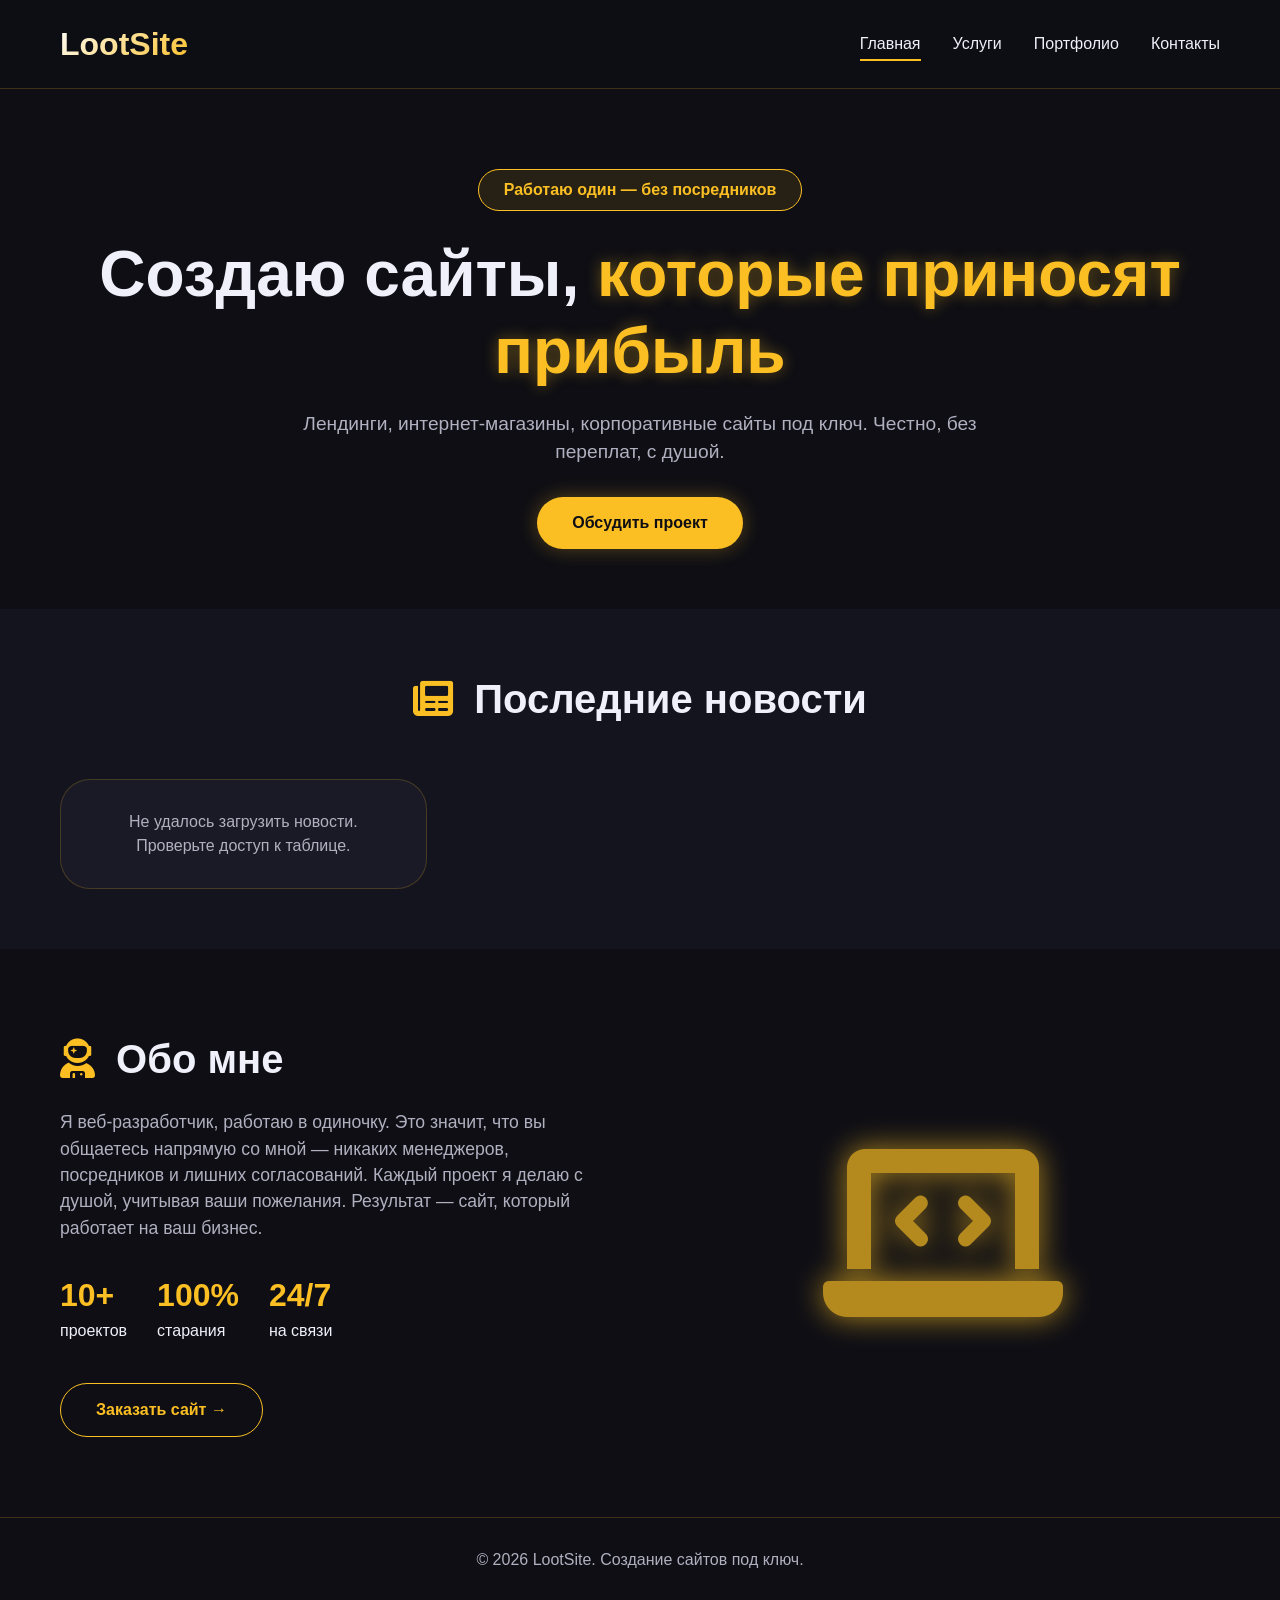
==== index.html @ 1fd35c03 "Add files via upload" ====
<!DOCTYPE html>
<html lang="ru">
<head>
    <meta charset="UTF-8">
    <meta name="viewport" content="width=device-width, initial-scale=1.0">
    <title>LootSite · создание сайтов</title>
    <link rel="stylesheet" href="css/style.css">
    <link rel="stylesheet" href="https://cdnjs.cloudflare.com/ajax/libs/font-awesome/6.0.0-beta3/css/all.min.css">
</head>
<body>
    <div class="wrapper">
        <header class="header">
            <div class="container">
                <div class="header__inner">
                    <div class="logo">LootSite</div>
                    <nav class="nav">
                        <a href="index.html" class="active">Главная</a>
                        <a href="services.html">Услуги</a>
                        <a href="portfolio.html">Портфолио</a>
                        <a href="contact.html">Контакты</a>
                    </nav>
                </div>
            </div>
        </header>

        <main>
            <!-- Hero -->
            <section class="hero">
                <div class="container">
                    <div class="hero__badge">Работаю один — без посредников</div>
                    <h1 class="hero__title">Создаю сайты, <span>которые приносят прибыль</span></h1>
                    <p class="hero__desc">Лендинги, интернет-магазины, корпоративные сайты под ключ. Честно, без переплат, с душой.</p>
                    <a href="contact.html" class="btn btn--primary">Обсудить проект</a>
                </div>
            </section>

            <!-- Новости -->
            <section class="news">
                <div class="container">
                    <h2 class="section-title"><i class="fas fa-newspaper"></i> Последние новости</h2>
                    <div class="news__grid" id="newsGrid">
                        <div class="news__item placeholder">Загрузка новостей...</div>
                    </div>
                </div>
            </section>

            <!-- Обо мне + призыв -->
            <section class="about">
                <div class="container about__grid">
                    <div class="about__text">
                        <h2><i class="fas fa-user-astronaut"></i> Обо мне</h2>
                        <p>Я веб-разработчик, работаю в одиночку. Это значит, что вы общаетесь напрямую со мной — никаких менеджеров, посредников и лишних согласований. Каждый проект я делаю с душой, учитывая ваши пожелания. Результат — сайт, который работает на ваш бизнес.</p>
                        <div class="stats">
                            <div><span>10+</span> проектов</div>
                            <div><span>100%</span> старания</div>
                            <div><span>24/7</span> на связи</div>
                        </div>
                        <a href="contact.html" class="btn btn--outline">Заказать сайт →</a>
                    </div>
                    <div class="about__icon">
                        <i class="fas fa-laptop-code"></i>
                    </div>
                </div>
            </section>
        </main>

        <footer class="footer">
            <div class="container">
                <p>© 2026 LootSite. Создание сайтов под ключ.</p>
            </div>
        </footer>
    </div>

    <script src="js/main.js"></script>
</body>
</html>
---- css/style.css ----
/* Reset + base */
* {
    margin: 0;
    padding: 0;
    box-sizing: border-box;
}

body {
    font-family: 'Outfit', 'Segoe UI', sans-serif;
    background: #0e0e14;
    color: #f0f0fa;
    line-height: 1.5;
}

.container {
    max-width: 1200px;
    margin: 0 auto;
    padding: 0 20px;
}

/* Scrollbar */
::-webkit-scrollbar {
    width: 8px;
}
::-webkit-scrollbar-track {
    background: #1e1e2a;
}
::-webkit-scrollbar-thumb {
    background: #fbbf24;
    border-radius: 20px;
}
::-webkit-scrollbar-thumb:hover {
    background: #f59e0b;
}

/* Header */
.header {
    padding: 20px 0;
    background: rgba(14, 14, 20, 0.8);
    backdrop-filter: blur(12px);
    border-bottom: 1px solid rgba(251, 191, 36, 0.2);
    position: sticky;
    top: 0;
    z-index: 100;
}
.header__inner {
    display: flex;
    justify-content: space-between;
    align-items: center;
}
.logo {
    font-weight: 800;
    font-size: 2rem;
    background: linear-gradient(135deg, #fff, #fbbf24);
    -webkit-background-clip: text;
    -webkit-text-fill-color: transparent;
}
.nav {
    display: flex;
    gap: 2rem;
}
.nav a {
    color: #f0f0fa;
    text-decoration: none;
    font-weight: 500;
    position: relative;
}
.nav a::after {
    content: '';
    position: absolute;
    bottom: -5px;
    left: 0;
    width: 0;
    height: 2px;
    background: #fbbf24;
    transition: width 0.2s;
}
.nav a:hover::after,
.nav a.active::after {
    width: 100%;
}

/* Hero */
.hero {
    padding: 80px 0 60px;
    text-align: center;
}
.hero__badge {
    display: inline-block;
    background: rgba(251, 191, 36, 0.1);
    border: 1px solid #fbbf24;
    padding: 8px 25px;
    border-radius: 60px;
    font-weight: 600;
    margin-bottom: 25px;
    color: #fbbf24;
}
.hero__title {
    font-size: 4rem;
    font-weight: 800;
    line-height: 1.2;
    margin-bottom: 20px;
}
.hero__title span {
    color: #fbbf24;
    text-shadow: 0 0 15px rgba(251, 191, 36, 0.4);
}
.hero__desc {
    font-size: 1.2rem;
    color: #b0b0c0;
    max-width: 700px;
    margin: 0 auto 30px;
}
.btn {
    display: inline-block;
    padding: 14px 35px;
    border-radius: 60px;
    font-weight: 600;
    text-decoration: none;
    transition: all 0.3s;
}
.btn--primary {
    background: #fbbf24;
    color: #0e0e14;
    box-shadow: 0 0 20px rgba(251, 191, 36, 0.3);
}
.btn--primary:hover {
    transform: translateY(-3px);
    box-shadow: 0 0 30px rgba(251, 191, 36, 0.6);
}
.btn--outline {
    background: transparent;
    border: 1px solid #fbbf24;
    color: #fbbf24;
}
.btn--outline:hover {
    background: #fbbf24;
    color: #0e0e14;
}

/* Section title */
.section-title {
    font-size: 2.5rem;
    font-weight: 700;
    text-align: center;
    margin-bottom: 50px;
}
.section-title i {
    color: #fbbf24;
    margin-right: 10px;
}

/* News */
.news {
    padding: 60px 0;
    background: #14141e;
}
.news__grid {
    display: grid;
    grid-template-columns: repeat(auto-fill, minmax(320px, 1fr));
    gap: 30px;
}
.news__item {
    background: #1a1a26;
    border: 1px solid rgba(251, 191, 36, 0.2);
    border-radius: 30px;
    padding: 30px;
    transition: all 0.3s;
}
.news__item:hover {
    border-color: #fbbf24;
    transform: translateY(-5px);
    box-shadow: 0 15px 25px rgba(0,0,0,0.3);
}
.news__item h3 {
    font-size: 1.6rem;
    margin-bottom: 10px;
    color: #fbbf24;
}
.news__item .news-date {
    font-size: 0.85rem;
    color: #b0b0c0;
    margin-bottom: 15px;
    display: block;
}
.news__item p {
    color: #e0e0f0;
}
.placeholder {
    text-align: center;
    color: #b0b0c0;
}

/* About */
.about {
    padding: 80px 0;
}
.about__grid {
    display: flex;
    align-items: center;
    gap: 50px;
    flex-wrap: wrap;
}
.about__text {
    flex: 1;
}
.about__text h2 {
    font-size: 2.5rem;
    margin-bottom: 20px;
}
.about__text h2 i {
    color: #fbbf24;
    margin-right: 10px;
}
.about__text p {
    color: #b0b0c0;
    margin-bottom: 30px;
    font-size: 1.1rem;
}
.stats {
    display: flex;
    gap: 30px;
    margin-bottom: 40px;
}
.stats div span {
    font-size: 2rem;
    font-weight: 700;
    color: #fbbf24;
    display: block;
}
.about__icon {
    flex: 1;
    display: flex;
    justify-content: center;
}
.about__icon i {
    font-size: 12rem;
    color: #fbbf24;
    opacity: 0.7;
    filter: drop-shadow(0 0 15px #fbbf24);
}

/* Page hero (inner pages) */
.page-hero {
    padding: 80px 0 40px;
    text-align: center;
    background: #14141e;
}
.page-hero h1 {
    font-size: 3rem;
    font-weight: 700;
    margin-bottom: 10px;
}
.page-hero p {
    font-size: 1.2rem;
    color: #b0b0c0;
}

/* Services page */
.services {
    padding: 60px 0;
}
.services__grid {
    display: grid;
    grid-template-columns: repeat(auto-fill, minmax(300px, 1fr));
    gap: 30px;
}
.service-card {
    background: #1a1a26;
    border: 1px solid rgba(251, 191, 36, 0.2);
    border-radius: 30px;
    padding: 40px 30px;
    transition: 0.3s;
}
.service-card:hover {
    border-color: #fbbf24;
    transform: translateY(-5px);
}
.service-card__icon {
    font-size: 3rem;
    color: #fbbf24;
    margin-bottom: 20px;
}
.service-card h3 {
    font-size: 1.8rem;
    margin-bottom: 15px;
}
.service-card p {
    color: #b0b0c0;
    margin-bottom: 20px;
}
.service-card ul {
    list-style: none;
    margin-bottom: 20px;
}
.service-card ul li {
    margin-bottom: 10px;
    color: #b0b0c0;
}
.service-card ul li i {
    color: #fbbf24;
    margin-right: 10px;
}
.price {
    font-size: 1.8rem;
    font-weight: 700;
    color: #fbbf24;
}

/* Portfolio page */
.portfolio {
    padding: 60px 0;
}
.portfolio__grid {
    display: grid;
    grid-template-columns: repeat(auto-fill, minmax(280px, 1fr));
    gap: 30px;
}
.portfolio-item {
    background: #1a1a26;
    border: 1px solid rgba(251, 191, 36, 0.2);
    border-radius: 30px;
    padding: 40px 20px;
    text-align: center;
    transition: 0.3s;
}
.portfolio-item:hover {
    border-color: #fbbf24;
    transform: translateY(-5px);
}
.portfolio-item__icon {
    font-size: 4rem;
    color: #fbbf24;
    margin-bottom: 20px;
}
.portfolio-item h3 {
    font-size: 1.5rem;
    margin-bottom: 10px;
}
.portfolio-item p {
    color: #b0b0c0;
}

/* Contact page */
.contact {
    padding: 60px 0;
}
.contact__links {
    display: flex;
    justify-content: center;
    gap: 30px;
    flex-wrap: wrap;
    margin-bottom: 40px;
}
.contact-link {
    display: flex;
    align-items: center;
    gap: 12px;
    background: #1a1a26;
    border: 1px solid rgba(251, 191, 36, 0.2);
    padding: 16px 35px;
    border-radius: 60px;
    text-decoration: none;
    color: white;
    font-weight: 500;
    transition: 0.3s;
}
.contact-link i {
    color: #fbbf24;
    font-size: 1.4rem;
}
.contact-link:hover {
    border-color: #fbbf24;
    box-shadow: 0 0 20px rgba(251, 191, 36, 0.3);
    transform: scale(1.05);
}
.contact__note {
    text-align: center;
    color: #b0b0c0;
}
.contact__note i {
    color: #fbbf24;
}

/* Footer */
.footer {
    padding: 30px 0;
    border-top: 1px solid rgba(251, 191, 36, 0.2);
    text-align: center;
    color: #b0b0c0;
}

/* Responsive */
@media (max-width: 768px) {
    .hero__title { font-size: 2.5rem; }
    .nav { display: none; }
    .section-title { font-size: 2rem; }
    .about__grid { flex-direction: column; text-align: center; }
    .stats { justify-content: center; }
    .about__icon i { font-size: 8rem; }
    .contact-link { padding: 12px 25px; }
}
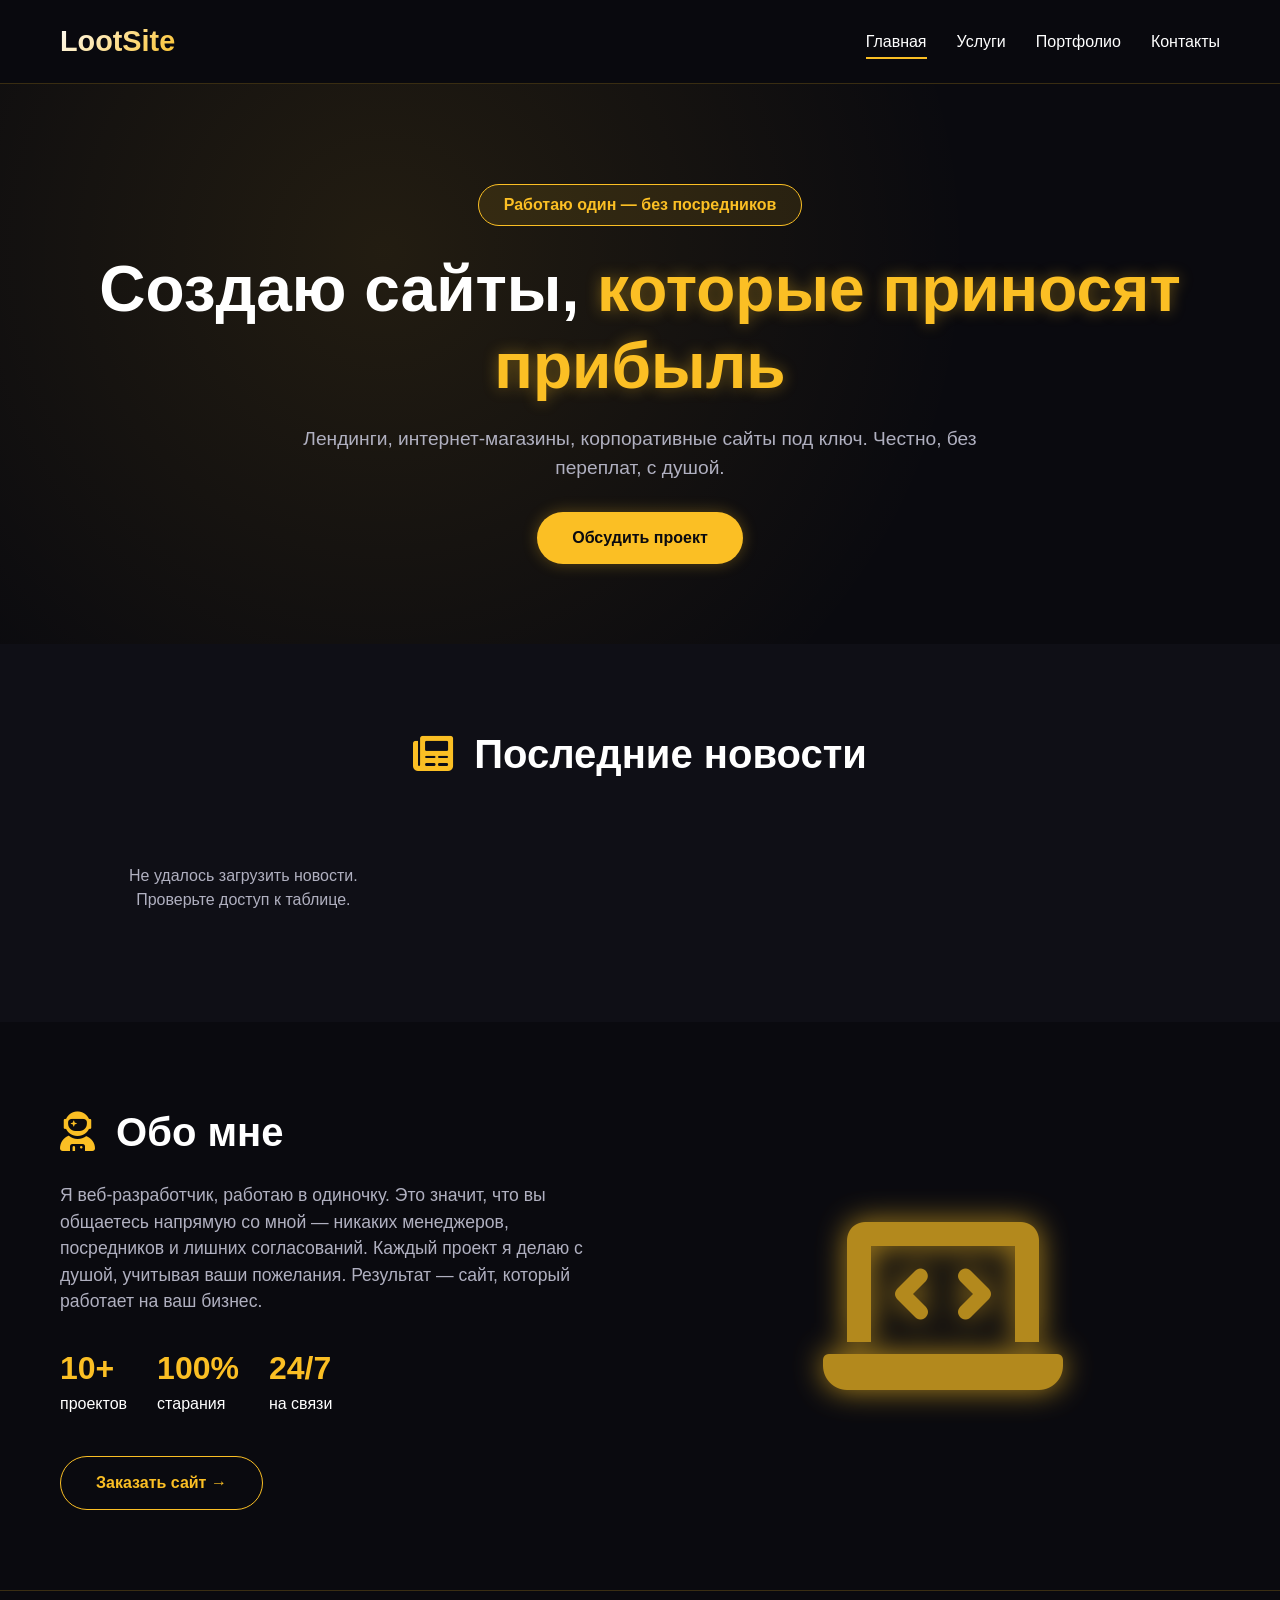
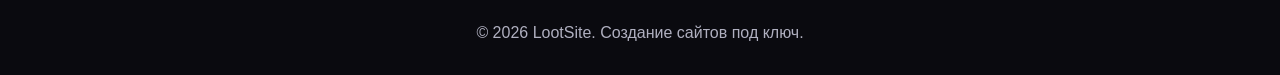
==== commit ed287a06: "Add files via upload" ====
--- a/index.html
+++ b/index.html
@@ -4,72 +4,65 @@
     <meta charset="UTF-8">
     <meta name="viewport" content="width=device-width, initial-scale=1.0">
     <title>LootSite · создание сайтов</title>
+    <link rel="stylesheet" href="https://cdnjs.cloudflare.com/ajax/libs/font-awesome/6.0.0-beta3/css/all.min.css">
     <link rel="stylesheet" href="css/style.css">
-    <link rel="stylesheet" href="https://cdnjs.cloudflare.com/ajax/libs/font-awesome/6.0.0-beta3/css/all.min.css">
 </head>
 <body>
-    <div class="wrapper">
-        <header class="header">
+    <header>
+        <div class="container">
+            <div class="logo">LootSite</div>
+            <nav>
+                <a href="index.html" class="active">Главная</a>
+                <a href="services.html">Услуги</a>
+                <a href="portfolio.html">Портфолио</a>
+                <a href="contact.html">Контакты</a>
+            </nav>
+        </div>
+    </header>
+
+    <main>
+        <section class="hero">
             <div class="container">
-                <div class="header__inner">
-                    <div class="logo">LootSite</div>
-                    <nav class="nav">
-                        <a href="index.html" class="active">Главная</a>
-                        <a href="services.html">Услуги</a>
-                        <a href="portfolio.html">Портфолио</a>
-                        <a href="contact.html">Контакты</a>
-                    </nav>
+                <div class="badge">Работаю один — без посредников</div>
+                <h1>Создаю сайты, <span>которые приносят прибыль</span></h1>
+                <p>Лендинги, интернет-магазины, корпоративные сайты под ключ. Честно, без переплат, с душой.</p>
+                <a href="contact.html" class="btn">Обсудить проект</a>
+            </div>
+        </section>
+
+        <section class="news" id="news-section">
+            <div class="container">
+                <h2><i class="fas fa-newspaper"></i> Последние новости</h2>
+                <div class="news-grid" id="news-grid">
+                    <div class="loading">Загрузка новостей...</div>
                 </div>
             </div>
-        </header>
+        </section>
 
-        <main>
-            <!-- Hero -->
-            <section class="hero">
-                <div class="container">
-                    <div class="hero__badge">Работаю один — без посредников</div>
-                    <h1 class="hero__title">Создаю сайты, <span>которые приносят прибыль</span></h1>
-                    <p class="hero__desc">Лендинги, интернет-магазины, корпоративные сайты под ключ. Честно, без переплат, с душой.</p>
-                    <a href="contact.html" class="btn btn--primary">Обсудить проект</a>
+        <section class="about">
+            <div class="container">
+                <div class="about-text">
+                    <h2><i class="fas fa-user-astronaut"></i> Обо мне</h2>
+                    <p>Я веб-разработчик, работаю в одиночку. Это значит, что вы общаетесь напрямую со мной — никаких менеджеров, посредников и лишних согласований. Каждый проект я делаю с душой, учитывая ваши пожелания. Результат — сайт, который работает на ваш бизнес.</p>
+                    <div class="stats">
+                        <div><span>10+</span> проектов</div>
+                        <div><span>100%</span> старания</div>
+                        <div><span>24/7</span> на связи</div>
+                    </div>
+                    <a href="contact.html" class="btn outline">Заказать сайт →</a>
                 </div>
-            </section>
+                <div class="about-icon">
+                    <i class="fas fa-laptop-code"></i>
+                </div>
+            </div>
+        </section>
+    </main>
 
-            <!-- Новости -->
-            <section class="news">
-                <div class="container">
-                    <h2 class="section-title"><i class="fas fa-newspaper"></i> Последние новости</h2>
-                    <div class="news__grid" id="newsGrid">
-                        <div class="news__item placeholder">Загрузка новостей...</div>
-                    </div>
-                </div>
-            </section>
-
-            <!-- Обо мне + призыв -->
-            <section class="about">
-                <div class="container about__grid">
-                    <div class="about__text">
-                        <h2><i class="fas fa-user-astronaut"></i> Обо мне</h2>
-                        <p>Я веб-разработчик, работаю в одиночку. Это значит, что вы общаетесь напрямую со мной — никаких менеджеров, посредников и лишних согласований. Каждый проект я делаю с душой, учитывая ваши пожелания. Результат — сайт, который работает на ваш бизнес.</p>
-                        <div class="stats">
-                            <div><span>10+</span> проектов</div>
-                            <div><span>100%</span> старания</div>
-                            <div><span>24/7</span> на связи</div>
-                        </div>
-                        <a href="contact.html" class="btn btn--outline">Заказать сайт →</a>
-                    </div>
-                    <div class="about__icon">
-                        <i class="fas fa-laptop-code"></i>
-                    </div>
-                </div>
-            </section>
-        </main>
-
-        <footer class="footer">
-            <div class="container">
-                <p>© 2026 LootSite. Создание сайтов под ключ.</p>
-            </div>
-        </footer>
-    </div>
+    <footer>
+        <div class="container">
+            <p>© 2026 LootSite. Создание сайтов под ключ.</p>
+        </div>
+    </footer>
 
     <script src="js/main.js"></script>
 </body>
--- a/css/style.css
+++ b/css/style.css
@@ -1,4 +1,3 @@
-/* Reset + base */
 * {
     margin: 0;
     padding: 0;
@@ -7,8 +6,8 @@
 
 body {
     font-family: 'Outfit', 'Segoe UI', sans-serif;
-    background: #0e0e14;
-    color: #f0f0fa;
+    background: #0a0a0f;
+    color: #fff;
     line-height: 1.5;
 }
 
@@ -18,54 +17,44 @@
     padding: 0 20px;
 }
 
-/* Scrollbar */
-::-webkit-scrollbar {
-    width: 8px;
-}
-::-webkit-scrollbar-track {
-    background: #1e1e2a;
-}
-::-webkit-scrollbar-thumb {
-    background: #fbbf24;
-    border-radius: 20px;
-}
-::-webkit-scrollbar-thumb:hover {
-    background: #f59e0b;
-}
-
 /* Header */
-.header {
+header {
     padding: 20px 0;
-    background: rgba(14, 14, 20, 0.8);
-    backdrop-filter: blur(12px);
+    background: rgba(10, 10, 15, 0.95);
+    backdrop-filter: blur(10px);
     border-bottom: 1px solid rgba(251, 191, 36, 0.2);
     position: sticky;
     top: 0;
     z-index: 100;
 }
-.header__inner {
+
+header .container {
     display: flex;
     justify-content: space-between;
     align-items: center;
 }
+
 .logo {
     font-weight: 800;
-    font-size: 2rem;
+    font-size: 1.8rem;
     background: linear-gradient(135deg, #fff, #fbbf24);
     -webkit-background-clip: text;
     -webkit-text-fill-color: transparent;
 }
-.nav {
-    display: flex;
-    gap: 2rem;
-}
-.nav a {
-    color: #f0f0fa;
+
+nav {
+    display: flex;
+    gap: 30px;
+}
+
+nav a {
+    color: #fff;
     text-decoration: none;
     font-weight: 500;
     position: relative;
 }
-.nav a::after {
+
+nav a::after {
     content: '';
     position: absolute;
     bottom: -5px;
@@ -75,165 +64,186 @@
     background: #fbbf24;
     transition: width 0.2s;
 }
-.nav a:hover::after,
-.nav a.active::after {
+
+nav a:hover::after,
+nav a.active::after {
     width: 100%;
 }
 
 /* Hero */
 .hero {
-    padding: 80px 0 60px;
-    text-align: center;
-}
-.hero__badge {
+    text-align: center;
+    padding: 100px 0 80px;
+    background: radial-gradient(circle at 30% 30%, rgba(251, 191, 36, 0.1), transparent 60%);
+}
+
+.badge {
     display: inline-block;
     background: rgba(251, 191, 36, 0.1);
     border: 1px solid #fbbf24;
+    border-radius: 60px;
     padding: 8px 25px;
-    border-radius: 60px;
     font-weight: 600;
+    color: #fbbf24;
     margin-bottom: 25px;
-    color: #fbbf24;
-}
-.hero__title {
+}
+
+.hero h1 {
     font-size: 4rem;
     font-weight: 800;
     line-height: 1.2;
     margin-bottom: 20px;
 }
-.hero__title span {
+
+.hero h1 span {
     color: #fbbf24;
     text-shadow: 0 0 15px rgba(251, 191, 36, 0.4);
 }
-.hero__desc {
+
+.hero p {
     font-size: 1.2rem;
     color: #b0b0c0;
     max-width: 700px;
     margin: 0 auto 30px;
 }
+
 .btn {
     display: inline-block;
+    background: #fbbf24;
+    color: #0a0a0f;
     padding: 14px 35px;
     border-radius: 60px;
-    font-weight: 600;
+    font-weight: 700;
     text-decoration: none;
-    transition: all 0.3s;
-}
-.btn--primary {
-    background: #fbbf24;
-    color: #0e0e14;
-    box-shadow: 0 0 20px rgba(251, 191, 36, 0.3);
-}
-.btn--primary:hover {
+    transition: 0.3s;
+    box-shadow: 0 0 15px rgba(251, 191, 36, 0.3);
+}
+
+.btn:hover {
     transform: translateY(-3px);
-    box-shadow: 0 0 30px rgba(251, 191, 36, 0.6);
-}
-.btn--outline {
+    box-shadow: 0 0 25px rgba(251, 191, 36, 0.6);
+}
+
+.btn.outline {
     background: transparent;
     border: 1px solid #fbbf24;
     color: #fbbf24;
-}
-.btn--outline:hover {
+    box-shadow: none;
+}
+
+.btn.outline:hover {
     background: #fbbf24;
-    color: #0e0e14;
-}
-
-/* Section title */
-.section-title {
-    font-size: 2.5rem;
-    font-weight: 700;
-    text-align: center;
-    margin-bottom: 50px;
-}
-.section-title i {
-    color: #fbbf24;
-    margin-right: 10px;
+    color: #0a0a0f;
 }
 
 /* News */
 .news {
-    padding: 60px 0;
-    background: #14141e;
-}
-.news__grid {
+    padding: 80px 0;
+    background: #0f0f16;
+}
+
+.news h2 {
+    text-align: center;
+    font-size: 2.5rem;
+    margin-bottom: 50px;
+}
+
+.news h2 i {
+    color: #fbbf24;
+    margin-right: 10px;
+}
+
+.news-grid {
     display: grid;
     grid-template-columns: repeat(auto-fill, minmax(320px, 1fr));
     gap: 30px;
 }
-.news__item {
-    background: #1a1a26;
+
+.news-card {
+    background: #13131c;
     border: 1px solid rgba(251, 191, 36, 0.2);
     border-radius: 30px;
     padding: 30px;
-    transition: all 0.3s;
-}
-.news__item:hover {
+    transition: 0.3s;
+}
+
+.news-card:hover {
     border-color: #fbbf24;
     transform: translateY(-5px);
-    box-shadow: 0 15px 25px rgba(0,0,0,0.3);
-}
-.news__item h3 {
-    font-size: 1.6rem;
+    box-shadow: 0 10px 25px rgba(0,0,0,0.3);
+}
+
+.news-card h3 {
+    font-size: 1.5rem;
     margin-bottom: 10px;
     color: #fbbf24;
 }
-.news__item .news-date {
+
+.news-date {
+    display: block;
     font-size: 0.85rem;
     color: #b0b0c0;
     margin-bottom: 15px;
-    display: block;
-}
-.news__item p {
-    color: #e0e0f0;
-}
-.placeholder {
-    text-align: center;
-    color: #b0b0c0;
+}
+
+.loading {
+    text-align: center;
+    color: #b0b0c0;
+    padding: 30px;
 }
 
 /* About */
 .about {
     padding: 80px 0;
 }
-.about__grid {
+
+.about .container {
     display: flex;
     align-items: center;
     gap: 50px;
     flex-wrap: wrap;
 }
-.about__text {
+
+.about-text {
     flex: 1;
 }
-.about__text h2 {
+
+.about-text h2 {
     font-size: 2.5rem;
     margin-bottom: 20px;
 }
-.about__text h2 i {
+
+.about-text h2 i {
     color: #fbbf24;
     margin-right: 10px;
 }
-.about__text p {
+
+.about-text p {
     color: #b0b0c0;
     margin-bottom: 30px;
     font-size: 1.1rem;
 }
+
 .stats {
     display: flex;
     gap: 30px;
     margin-bottom: 40px;
 }
+
 .stats div span {
     font-size: 2rem;
     font-weight: 700;
     color: #fbbf24;
     display: block;
 }
-.about__icon {
+
+.about-icon {
     flex: 1;
     display: flex;
     justify-content: center;
 }
-.about__icon i {
+
+.about-icon i {
     font-size: 12rem;
     color: #fbbf24;
     opacity: 0.7;
@@ -242,121 +252,142 @@
 
 /* Page hero (inner pages) */
 .page-hero {
+    text-align: center;
     padding: 80px 0 40px;
-    text-align: center;
-    background: #14141e;
-}
+    background: #0f0f16;
+}
+
 .page-hero h1 {
     font-size: 3rem;
     font-weight: 700;
     margin-bottom: 10px;
 }
+
 .page-hero p {
     font-size: 1.2rem;
     color: #b0b0c0;
 }
 
-/* Services page */
+/* Services */
 .services {
     padding: 60px 0;
 }
-.services__grid {
+
+.services-grid {
     display: grid;
     grid-template-columns: repeat(auto-fill, minmax(300px, 1fr));
     gap: 30px;
 }
+
 .service-card {
-    background: #1a1a26;
+    background: #13131c;
     border: 1px solid rgba(251, 191, 36, 0.2);
     border-radius: 30px;
     padding: 40px 30px;
     transition: 0.3s;
 }
+
 .service-card:hover {
     border-color: #fbbf24;
     transform: translateY(-5px);
 }
-.service-card__icon {
+
+.service-card i {
     font-size: 3rem;
     color: #fbbf24;
     margin-bottom: 20px;
 }
+
 .service-card h3 {
     font-size: 1.8rem;
     margin-bottom: 15px;
 }
+
 .service-card p {
     color: #b0b0c0;
     margin-bottom: 20px;
 }
+
 .service-card ul {
     list-style: none;
     margin-bottom: 20px;
 }
+
 .service-card ul li {
     margin-bottom: 10px;
     color: #b0b0c0;
 }
+
 .service-card ul li i {
-    color: #fbbf24;
+    font-size: 1rem;
     margin-right: 10px;
-}
+    color: #fbbf24;
+}
+
 .price {
     font-size: 1.8rem;
     font-weight: 700;
     color: #fbbf24;
 }
 
-/* Portfolio page */
+/* Portfolio */
 .portfolio {
     padding: 60px 0;
 }
-.portfolio__grid {
+
+.portfolio-grid {
     display: grid;
     grid-template-columns: repeat(auto-fill, minmax(280px, 1fr));
     gap: 30px;
 }
+
 .portfolio-item {
-    background: #1a1a26;
+    background: #13131c;
     border: 1px solid rgba(251, 191, 36, 0.2);
     border-radius: 30px;
     padding: 40px 20px;
     text-align: center;
     transition: 0.3s;
 }
+
 .portfolio-item:hover {
     border-color: #fbbf24;
     transform: translateY(-5px);
 }
-.portfolio-item__icon {
+
+.portfolio-item i {
     font-size: 4rem;
     color: #fbbf24;
     margin-bottom: 20px;
 }
+
 .portfolio-item h3 {
     font-size: 1.5rem;
     margin-bottom: 10px;
 }
+
 .portfolio-item p {
     color: #b0b0c0;
 }
 
-/* Contact page */
+/* Contact */
 .contact {
     padding: 60px 0;
 }
-.contact__links {
+
+.contact-links {
     display: flex;
     justify-content: center;
     gap: 30px;
     flex-wrap: wrap;
     margin-bottom: 40px;
 }
+
 .contact-link {
     display: flex;
     align-items: center;
     gap: 12px;
-    background: #1a1a26;
+    background: #13131c;
     border: 1px solid rgba(251, 191, 36, 0.2);
     padding: 16px 35px;
     border-radius: 60px;
@@ -365,25 +396,29 @@
     font-weight: 500;
     transition: 0.3s;
 }
+
 .contact-link i {
     color: #fbbf24;
     font-size: 1.4rem;
 }
+
 .contact-link:hover {
     border-color: #fbbf24;
     box-shadow: 0 0 20px rgba(251, 191, 36, 0.3);
     transform: scale(1.05);
 }
-.contact__note {
-    text-align: center;
-    color: #b0b0c0;
-}
-.contact__note i {
+
+.contact-note {
+    text-align: center;
+    color: #b0b0c0;
+}
+
+.contact-note i {
     color: #fbbf24;
 }
 
 /* Footer */
-.footer {
+footer {
     padding: 30px 0;
     border-top: 1px solid rgba(251, 191, 36, 0.2);
     text-align: center;
@@ -392,11 +427,10 @@
 
 /* Responsive */
 @media (max-width: 768px) {
-    .hero__title { font-size: 2.5rem; }
-    .nav { display: none; }
-    .section-title { font-size: 2rem; }
-    .about__grid { flex-direction: column; text-align: center; }
+    .hero h1 { font-size: 2.5rem; }
+    nav { display: none; }
     .stats { justify-content: center; }
-    .about__icon i { font-size: 8rem; }
+    .about .container { flex-direction: column; text-align: center; }
+    .about-icon i { font-size: 8rem; }
     .contact-link { padding: 12px 25px; }
 }
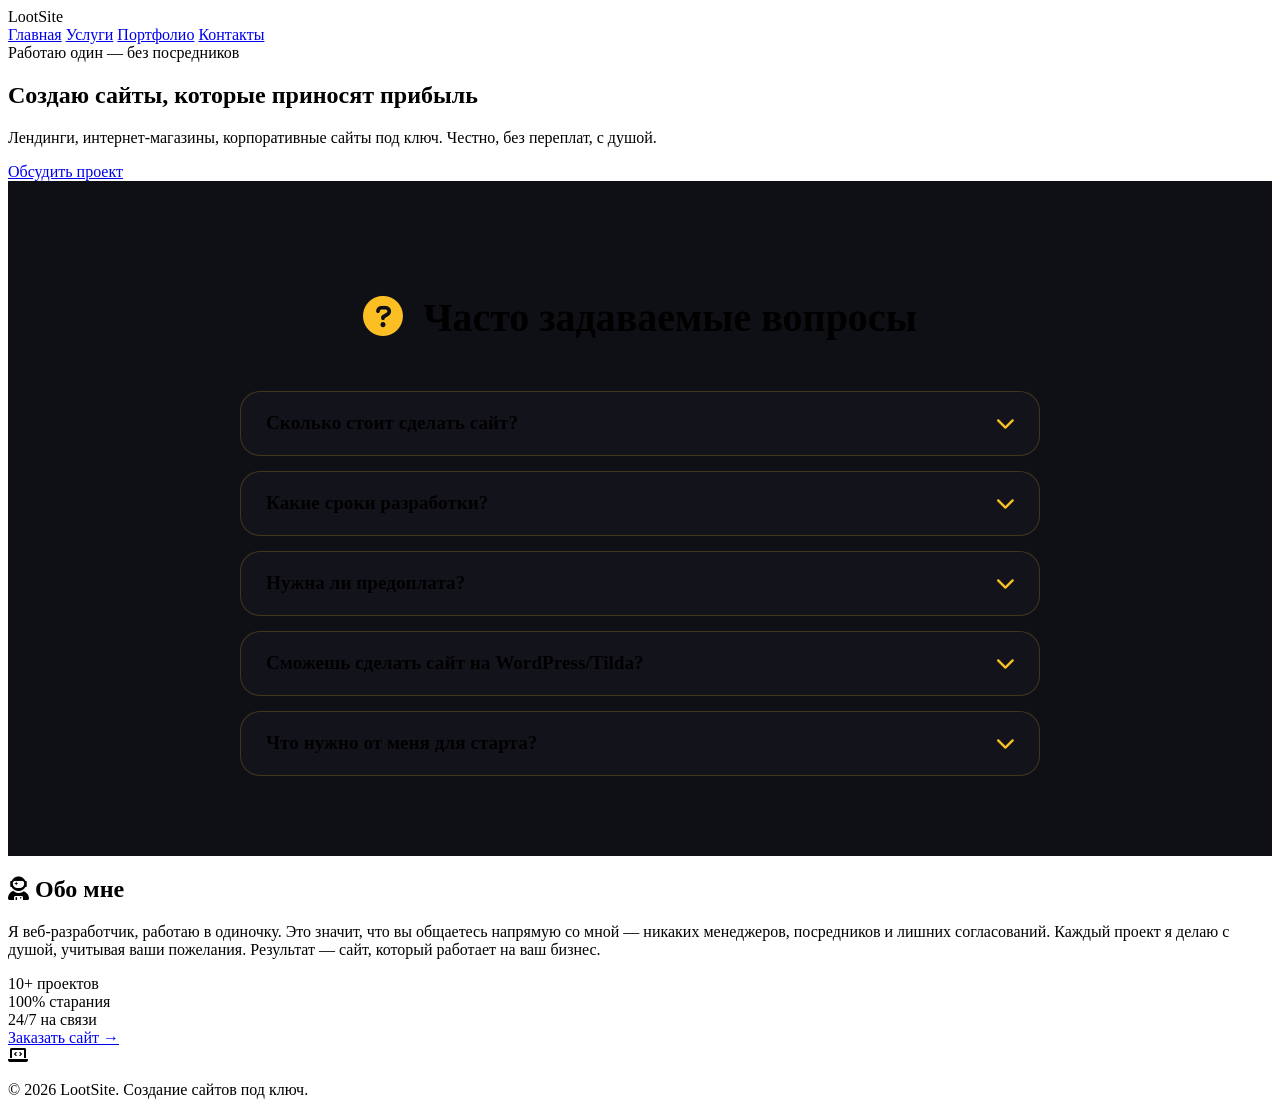
==== commit 652cbd24: "Add files via upload" ====
--- a/index.html
+++ b/index.html
@@ -30,11 +30,56 @@
             </div>
         </section>
 
-        <section class="news" id="news-section">
+        <!-- FAQ вместо новостей -->
+        <section class="faq">
             <div class="container">
-                <h2><i class="fas fa-newspaper"></i> Последние новости</h2>
-                <div class="news-grid" id="news-grid">
-                    <div class="loading">Загрузка новостей...</div>
+                <h2><i class="fas fa-question-circle"></i> Часто задаваемые вопросы</h2>
+                <div class="faq-grid">
+                    <div class="faq-item">
+                        <div class="faq-question">
+                            <span>Сколько стоит сделать сайт?</span>
+                            <i class="fas fa-chevron-down"></i>
+                        </div>
+                        <div class="faq-answer">
+                            <p>Цена зависит от сложности и объёма работ. Лендинг от 5 000 ₽, многостраничный сайт от 15 000 ₽, интернет-магазин от 25 000 ₽. Точную стоимость обсуждаем после постановки задачи.</p>
+                        </div>
+                    </div>
+                    <div class="faq-item">
+                        <div class="faq-question">
+                            <span>Какие сроки разработки?</span>
+                            <i class="fas fa-chevron-down"></i>
+                        </div>
+                        <div class="faq-answer">
+                            <p>Обычно от 3 до 7 дней. Срочные заказы делаю за 24–48 часов (в зависимости от сложности).</p>
+                        </div>
+                    </div>
+                    <div class="faq-item">
+                        <div class="faq-question">
+                            <span>Нужна ли предоплата?</span>
+                            <i class="fas fa-chevron-down"></i>
+                        </div>
+                        <div class="faq-answer">
+                            <p>Да, работаю по предоплате 50% через FunPay или Telegram Stars. Остаток после готовности. Это гарантия для нас обоих.</p>
+                        </div>
+                    </div>
+                    <div class="faq-item">
+                        <div class="faq-question">
+                            <span>Сможешь сделать сайт на WordPress/Tilda?</span>
+                            <i class="fas fa-chevron-down"></i>
+                        </div>
+                        <div class="faq-answer">
+                            <p>Да, могу сделать как на конструкторе (Tilda, Readymag), так и на CMS (WordPress), либо чистый HTML/CSS под ваш хостинг.</p>
+                        </div>
+                    </div>
+                    <div class="faq-item">
+                        <div class="faq-question">
+                            <span>Что нужно от меня для старта?</span>
+                            <i class="fas fa-chevron-down"></i>
+                        </div>
+                        <div class="faq-answer">
+                            <p>Тексты, картинки, логотип (если есть), пожелания по дизайну и примеры сайтов, которые нравятся. Остальное я делаю сам.</p>
+                        </div>
+                    </div>
                 </div>
             </div>
         </section>
--- a/css/style.css
+++ b/css/style.css
@@ -1,436 +1,60 @@
-* {
-    margin: 0;
-    padding: 0;
-    box-sizing: border-box;
-}
-
-body {
-    font-family: 'Outfit', 'Segoe UI', sans-serif;
-    background: #0a0a0f;
-    color: #fff;
-    line-height: 1.5;
-}
-
-.container {
-    max-width: 1200px;
-    margin: 0 auto;
-    padding: 0 20px;
-}
-
-/* Header */
-header {
-    padding: 20px 0;
-    background: rgba(10, 10, 15, 0.95);
-    backdrop-filter: blur(10px);
-    border-bottom: 1px solid rgba(251, 191, 36, 0.2);
-    position: sticky;
-    top: 0;
-    z-index: 100;
-}
-
-header .container {
-    display: flex;
-    justify-content: space-between;
-    align-items: center;
-}
-
-.logo {
-    font-weight: 800;
-    font-size: 1.8rem;
-    background: linear-gradient(135deg, #fff, #fbbf24);
-    -webkit-background-clip: text;
-    -webkit-text-fill-color: transparent;
-}
-
-nav {
-    display: flex;
-    gap: 30px;
-}
-
-nav a {
-    color: #fff;
-    text-decoration: none;
-    font-weight: 500;
-    position: relative;
-}
-
-nav a::after {
-    content: '';
-    position: absolute;
-    bottom: -5px;
-    left: 0;
-    width: 0;
-    height: 2px;
-    background: #fbbf24;
-    transition: width 0.2s;
-}
-
-nav a:hover::after,
-nav a.active::after {
-    width: 100%;
-}
-
-/* Hero */
-.hero {
-    text-align: center;
-    padding: 100px 0 80px;
-    background: radial-gradient(circle at 30% 30%, rgba(251, 191, 36, 0.1), transparent 60%);
-}
-
-.badge {
-    display: inline-block;
-    background: rgba(251, 191, 36, 0.1);
-    border: 1px solid #fbbf24;
-    border-radius: 60px;
-    padding: 8px 25px;
-    font-weight: 600;
-    color: #fbbf24;
-    margin-bottom: 25px;
-}
-
-.hero h1 {
-    font-size: 4rem;
-    font-weight: 800;
-    line-height: 1.2;
-    margin-bottom: 20px;
-}
-
-.hero h1 span {
-    color: #fbbf24;
-    text-shadow: 0 0 15px rgba(251, 191, 36, 0.4);
-}
-
-.hero p {
-    font-size: 1.2rem;
-    color: #b0b0c0;
-    max-width: 700px;
-    margin: 0 auto 30px;
-}
-
-.btn {
-    display: inline-block;
-    background: #fbbf24;
-    color: #0a0a0f;
-    padding: 14px 35px;
-    border-radius: 60px;
-    font-weight: 700;
-    text-decoration: none;
-    transition: 0.3s;
-    box-shadow: 0 0 15px rgba(251, 191, 36, 0.3);
-}
-
-.btn:hover {
-    transform: translateY(-3px);
-    box-shadow: 0 0 25px rgba(251, 191, 36, 0.6);
-}
-
-.btn.outline {
-    background: transparent;
-    border: 1px solid #fbbf24;
-    color: #fbbf24;
-    box-shadow: none;
-}
-
-.btn.outline:hover {
-    background: #fbbf24;
-    color: #0a0a0f;
-}
-
-/* News */
-.news {
+/* FAQ */
+.faq {
     padding: 80px 0;
     background: #0f0f16;
 }
-
-.news h2 {
+.faq h2 {
     text-align: center;
     font-size: 2.5rem;
     margin-bottom: 50px;
 }
-
-.news h2 i {
+.faq h2 i {
     color: #fbbf24;
     margin-right: 10px;
 }
-
-.news-grid {
-    display: grid;
-    grid-template-columns: repeat(auto-fill, minmax(320px, 1fr));
-    gap: 30px;
+.faq-grid {
+    max-width: 800px;
+    margin: 0 auto;
+    display: flex;
+    flex-direction: column;
+    gap: 15px;
 }
-
-.news-card {
+.faq-item {
     background: #13131c;
     border: 1px solid rgba(251, 191, 36, 0.2);
-    border-radius: 30px;
-    padding: 30px;
-    transition: 0.3s;
+    border-radius: 20px;
+    overflow: hidden;
 }
-
-.news-card:hover {
-    border-color: #fbbf24;
-    transform: translateY(-5px);
-    box-shadow: 0 10px 25px rgba(0,0,0,0.3);
+.faq-question {
+    padding: 20px 25px;
+    font-size: 1.2rem;
+    font-weight: 600;
+    cursor: pointer;
+    display: flex;
+    justify-content: space-between;
+    align-items: center;
+    transition: background 0.2s;
 }
-
-.news-card h3 {
-    font-size: 1.5rem;
-    margin-bottom: 10px;
+.faq-question:hover {
+    background: rgba(251, 191, 36, 0.05);
+}
+.faq-question i {
     color: #fbbf24;
+    transition: transform 0.3s;
 }
-
-.news-date {
-    display: block;
-    font-size: 0.85rem;
+.faq-item.active .faq-question i {
+    transform: rotate(180deg);
+}
+.faq-answer {
+    padding: 0 25px;
+    max-height: 0;
+    overflow: hidden;
+    transition: max-height 0.3s ease-out;
     color: #b0b0c0;
-    margin-bottom: 15px;
+    border-top: 1px solid transparent;
 }
-
-.loading {
-    text-align: center;
-    color: #b0b0c0;
-    padding: 30px;
-}
-
-/* About */
-.about {
-    padding: 80px 0;
-}
-
-.about .container {
-    display: flex;
-    align-items: center;
-    gap: 50px;
-    flex-wrap: wrap;
-}
-
-.about-text {
-    flex: 1;
-}
-
-.about-text h2 {
-    font-size: 2.5rem;
-    margin-bottom: 20px;
-}
-
-.about-text h2 i {
-    color: #fbbf24;
-    margin-right: 10px;
-}
-
-.about-text p {
-    color: #b0b0c0;
-    margin-bottom: 30px;
-    font-size: 1.1rem;
-}
-
-.stats {
-    display: flex;
-    gap: 30px;
-    margin-bottom: 40px;
-}
-
-.stats div span {
-    font-size: 2rem;
-    font-weight: 700;
-    color: #fbbf24;
-    display: block;
-}
-
-.about-icon {
-    flex: 1;
-    display: flex;
-    justify-content: center;
-}
-
-.about-icon i {
-    font-size: 12rem;
-    color: #fbbf24;
-    opacity: 0.7;
-    filter: drop-shadow(0 0 15px #fbbf24);
-}
-
-/* Page hero (inner pages) */
-.page-hero {
-    text-align: center;
-    padding: 80px 0 40px;
-    background: #0f0f16;
-}
-
-.page-hero h1 {
-    font-size: 3rem;
-    font-weight: 700;
-    margin-bottom: 10px;
-}
-
-.page-hero p {
-    font-size: 1.2rem;
-    color: #b0b0c0;
-}
-
-/* Services */
-.services {
-    padding: 60px 0;
-}
-
-.services-grid {
-    display: grid;
-    grid-template-columns: repeat(auto-fill, minmax(300px, 1fr));
-    gap: 30px;
-}
-
-.service-card {
-    background: #13131c;
-    border: 1px solid rgba(251, 191, 36, 0.2);
-    border-radius: 30px;
-    padding: 40px 30px;
-    transition: 0.3s;
-}
-
-.service-card:hover {
-    border-color: #fbbf24;
-    transform: translateY(-5px);
-}
-
-.service-card i {
-    font-size: 3rem;
-    color: #fbbf24;
-    margin-bottom: 20px;
-}
-
-.service-card h3 {
-    font-size: 1.8rem;
-    margin-bottom: 15px;
-}
-
-.service-card p {
-    color: #b0b0c0;
-    margin-bottom: 20px;
-}
-
-.service-card ul {
-    list-style: none;
-    margin-bottom: 20px;
-}
-
-.service-card ul li {
-    margin-bottom: 10px;
-    color: #b0b0c0;
-}
-
-.service-card ul li i {
-    font-size: 1rem;
-    margin-right: 10px;
-    color: #fbbf24;
-}
-
-.price {
-    font-size: 1.8rem;
-    font-weight: 700;
-    color: #fbbf24;
-}
-
-/* Portfolio */
-.portfolio {
-    padding: 60px 0;
-}
-
-.portfolio-grid {
-    display: grid;
-    grid-template-columns: repeat(auto-fill, minmax(280px, 1fr));
-    gap: 30px;
-}
-
-.portfolio-item {
-    background: #13131c;
-    border: 1px solid rgba(251, 191, 36, 0.2);
-    border-radius: 30px;
-    padding: 40px 20px;
-    text-align: center;
-    transition: 0.3s;
-}
-
-.portfolio-item:hover {
-    border-color: #fbbf24;
-    transform: translateY(-5px);
-}
-
-.portfolio-item i {
-    font-size: 4rem;
-    color: #fbbf24;
-    margin-bottom: 20px;
-}
-
-.portfolio-item h3 {
-    font-size: 1.5rem;
-    margin-bottom: 10px;
-}
-
-.portfolio-item p {
-    color: #b0b0c0;
-}
-
-/* Contact */
-.contact {
-    padding: 60px 0;
-}
-
-.contact-links {
-    display: flex;
-    justify-content: center;
-    gap: 30px;
-    flex-wrap: wrap;
-    margin-bottom: 40px;
-}
-
-.contact-link {
-    display: flex;
-    align-items: center;
-    gap: 12px;
-    background: #13131c;
-    border: 1px solid rgba(251, 191, 36, 0.2);
-    padding: 16px 35px;
-    border-radius: 60px;
-    text-decoration: none;
-    color: white;
-    font-weight: 500;
-    transition: 0.3s;
-}
-
-.contact-link i {
-    color: #fbbf24;
-    font-size: 1.4rem;
-}
-
-.contact-link:hover {
-    border-color: #fbbf24;
-    box-shadow: 0 0 20px rgba(251, 191, 36, 0.3);
-    transform: scale(1.05);
-}
-
-.contact-note {
-    text-align: center;
-    color: #b0b0c0;
-}
-
-.contact-note i {
-    color: #fbbf24;
-}
-
-/* Footer */
-footer {
-    padding: 30px 0;
-    border-top: 1px solid rgba(251, 191, 36, 0.2);
-    text-align: center;
-    color: #b0b0c0;
-}
-
-/* Responsive */
-@media (max-width: 768px) {
-    .hero h1 { font-size: 2.5rem; }
-    nav { display: none; }
-    .stats { justify-content: center; }
-    .about .container { flex-direction: column; text-align: center; }
-    .about-icon i { font-size: 8rem; }
-    .contact-link { padding: 12px 25px; }
+.faq-item.active .faq-answer {
+    max-height: 300px; /* достаточно для ответа */
+    padding: 0 25px 20px 25px;
+    border-top-color: rgba(251, 191, 36, 0.2);
 }
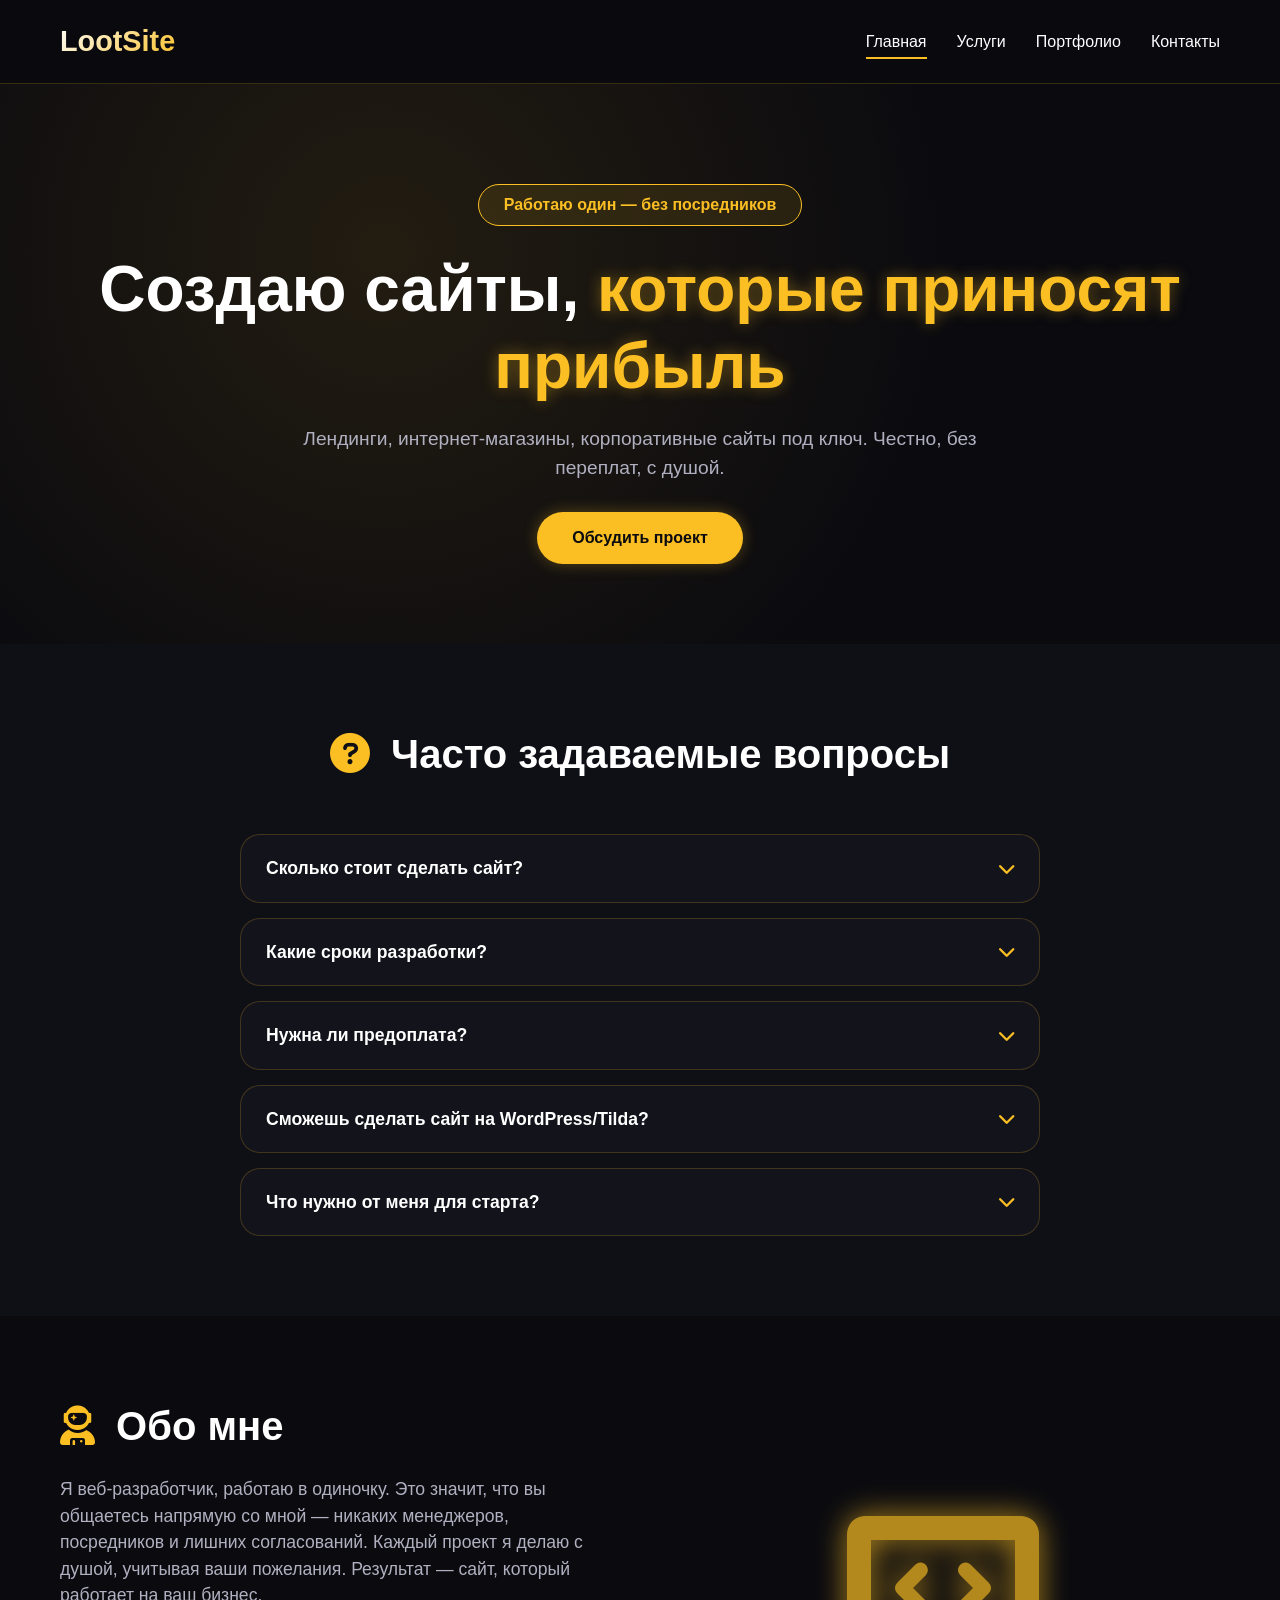
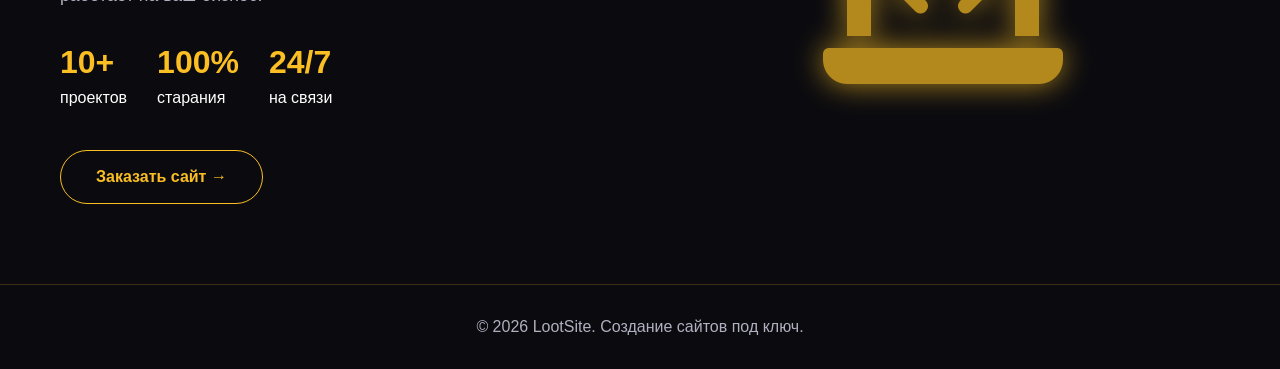
==== commit 9eacf6c2: "Add files via upload" ====
--- a/index.html
+++ b/index.html
@@ -30,7 +30,6 @@
             </div>
         </section>
 
-        <!-- FAQ вместо новостей -->
         <section class="faq">
             <div class="container">
                 <h2><i class="fas fa-question-circle"></i> Часто задаваемые вопросы</h2>
--- a/css/style.css
+++ b/css/style.css
@@ -1,4 +1,142 @@
-/* FAQ */
+* {
+    margin: 0;
+    padding: 0;
+    box-sizing: border-box;
+}
+
+body {
+    font-family: 'Outfit', 'Segoe UI', sans-serif;
+    background: #0a0a0f;
+    color: #fff;
+    line-height: 1.5;
+}
+
+.container {
+    max-width: 1200px;
+    margin: 0 auto;
+    padding: 0 20px;
+}
+
+/* Header */
+header {
+    padding: 20px 0;
+    background: rgba(10, 10, 15, 0.95);
+    backdrop-filter: blur(10px);
+    border-bottom: 1px solid rgba(251, 191, 36, 0.2);
+    position: sticky;
+    top: 0;
+    z-index: 100;
+}
+
+header .container {
+    display: flex;
+    justify-content: space-between;
+    align-items: center;
+}
+
+.logo {
+    font-weight: 800;
+    font-size: 1.8rem;
+    background: linear-gradient(135deg, #fff, #fbbf24);
+    -webkit-background-clip: text;
+    -webkit-text-fill-color: transparent;
+}
+
+nav {
+    display: flex;
+    gap: 30px;
+}
+
+nav a {
+    color: #fff;
+    text-decoration: none;
+    font-weight: 500;
+    position: relative;
+}
+
+nav a::after {
+    content: '';
+    position: absolute;
+    bottom: -5px;
+    left: 0;
+    width: 0;
+    height: 2px;
+    background: #fbbf24;
+    transition: width 0.2s;
+}
+
+nav a:hover::after,
+nav a.active::after {
+    width: 100%;
+}
+
+/* Hero */
+.hero {
+    text-align: center;
+    padding: 100px 0 80px;
+    background: radial-gradient(circle at 30% 30%, rgba(251, 191, 36, 0.1), transparent 60%);
+}
+
+.badge {
+    display: inline-block;
+    background: rgba(251, 191, 36, 0.1);
+    border: 1px solid #fbbf24;
+    border-radius: 60px;
+    padding: 8px 25px;
+    font-weight: 600;
+    color: #fbbf24;
+    margin-bottom: 25px;
+}
+
+.hero h1 {
+    font-size: 4rem;
+    font-weight: 800;
+    line-height: 1.2;
+    margin-bottom: 20px;
+}
+
+.hero h1 span {
+    color: #fbbf24;
+    text-shadow: 0 0 15px rgba(251, 191, 36, 0.4);
+}
+
+.hero p {
+    font-size: 1.2rem;
+    color: #b0b0c0;
+    max-width: 700px;
+    margin: 0 auto 30px;
+}
+
+.btn {
+    display: inline-block;
+    background: #fbbf24;
+    color: #0a0a0f;
+    padding: 14px 35px;
+    border-radius: 60px;
+    font-weight: 700;
+    text-decoration: none;
+    transition: 0.3s;
+    box-shadow: 0 0 15px rgba(251, 191, 36, 0.3);
+}
+
+.btn:hover {
+    transform: translateY(-3px);
+    box-shadow: 0 0 25px rgba(251, 191, 36, 0.6);
+}
+
+.btn.outline {
+    background: transparent;
+    border: 1px solid #fbbf24;
+    color: #fbbf24;
+    box-shadow: none;
+}
+
+.btn.outline:hover {
+    background: #fbbf24;
+    color: #0a0a0f;
+}
+
+/* FAQ Accordion */
 .faq {
     padding: 80px 0;
     background: #0f0f16;
@@ -13,11 +151,11 @@
     margin-right: 10px;
 }
 .faq-grid {
+    display: flex;
+    flex-direction: column;
+    gap: 15px;
     max-width: 800px;
     margin: 0 auto;
-    display: flex;
-    flex-direction: column;
-    gap: 15px;
 }
 .faq-item {
     background: #13131c;
@@ -26,17 +164,17 @@
     overflow: hidden;
 }
 .faq-question {
-    padding: 20px 25px;
-    font-size: 1.2rem;
-    font-weight: 600;
-    cursor: pointer;
     display: flex;
     justify-content: space-between;
     align-items: center;
-    transition: background 0.2s;
+    padding: 20px 25px;
+    cursor: pointer;
+    font-weight: 600;
+    font-size: 1.1rem;
+    transition: 0.2s;
 }
 .faq-question:hover {
-    background: rgba(251, 191, 36, 0.05);
+    background: #1c1c28;
 }
 .faq-question i {
     color: #fbbf24;
@@ -46,15 +184,228 @@
     transform: rotate(180deg);
 }
 .faq-answer {
+    max-height: 0;
     padding: 0 25px;
-    max-height: 0;
     overflow: hidden;
-    transition: max-height 0.3s ease-out;
-    color: #b0b0c0;
-    border-top: 1px solid transparent;
+    transition: max-height 0.3s ease, padding 0.3s ease;
+    background: #0f0f16;
+    color: #b0b0c0;
 }
 .faq-item.active .faq-answer {
-    max-height: 300px; /* достаточно для ответа */
+    max-height: 300px;
     padding: 0 25px 20px 25px;
-    border-top-color: rgba(251, 191, 36, 0.2);
+}
+.faq-answer p {
+    margin-bottom: 0;
+}
+
+/* About */
+.about {
+    padding: 80px 0;
+}
+.about .container {
+    display: flex;
+    align-items: center;
+    gap: 50px;
+    flex-wrap: wrap;
+}
+.about-text {
+    flex: 1;
+}
+.about-text h2 {
+    font-size: 2.5rem;
+    margin-bottom: 20px;
+}
+.about-text h2 i {
+    color: #fbbf24;
+    margin-right: 10px;
+}
+.about-text p {
+    color: #b0b0c0;
+    margin-bottom: 30px;
+    font-size: 1.1rem;
+}
+.stats {
+    display: flex;
+    gap: 30px;
+    margin-bottom: 40px;
+}
+.stats div span {
+    font-size: 2rem;
+    font-weight: 700;
+    color: #fbbf24;
+    display: block;
+}
+.about-icon {
+    flex: 1;
+    display: flex;
+    justify-content: center;
+}
+.about-icon i {
+    font-size: 12rem;
+    color: #fbbf24;
+    opacity: 0.7;
+    filter: drop-shadow(0 0 15px #fbbf24);
+}
+
+/* Page hero (inner pages) */
+.page-hero {
+    text-align: center;
+    padding: 80px 0 40px;
+    background: #0f0f16;
+}
+.page-hero h1 {
+    font-size: 3rem;
+    font-weight: 700;
+    margin-bottom: 10px;
+}
+.page-hero p {
+    font-size: 1.2rem;
+    color: #b0b0c0;
+}
+
+/* Services */
+.services {
+    padding: 60px 0;
+}
+.services-grid {
+    display: grid;
+    grid-template-columns: repeat(auto-fill, minmax(300px, 1fr));
+    gap: 30px;
+}
+.service-card {
+    background: #13131c;
+    border: 1px solid rgba(251, 191, 36, 0.2);
+    border-radius: 30px;
+    padding: 40px 30px;
+    transition: 0.3s;
+}
+.service-card:hover {
+    border-color: #fbbf24;
+    transform: translateY(-5px);
+}
+.service-card i {
+    font-size: 3rem;
+    color: #fbbf24;
+    margin-bottom: 20px;
+}
+.service-card h3 {
+    font-size: 1.8rem;
+    margin-bottom: 15px;
+}
+.service-card p {
+    color: #b0b0c0;
+    margin-bottom: 20px;
+}
+.service-card ul {
+    list-style: none;
+    margin-bottom: 20px;
+}
+.service-card ul li {
+    margin-bottom: 10px;
+    color: #b0b0c0;
+}
+.service-card ul li i {
+    font-size: 1rem;
+    margin-right: 10px;
+    color: #fbbf24;
+}
+.price {
+    font-size: 1.8rem;
+    font-weight: 700;
+    color: #fbbf24;
+}
+
+/* Portfolio */
+.portfolio {
+    padding: 60px 0;
+}
+.portfolio-grid {
+    display: grid;
+    grid-template-columns: repeat(auto-fill, minmax(280px, 1fr));
+    gap: 30px;
+}
+.portfolio-item {
+    background: #13131c;
+    border: 1px solid rgba(251, 191, 36, 0.2);
+    border-radius: 30px;
+    padding: 40px 20px;
+    text-align: center;
+    transition: 0.3s;
+}
+.portfolio-item:hover {
+    border-color: #fbbf24;
+    transform: translateY(-5px);
+}
+.portfolio-item i {
+    font-size: 4rem;
+    color: #fbbf24;
+    margin-bottom: 20px;
+}
+.portfolio-item h3 {
+    font-size: 1.5rem;
+    margin-bottom: 10px;
+}
+.portfolio-item p {
+    color: #b0b0c0;
+}
+
+/* Contact */
+.contact {
+    padding: 60px 0;
+}
+.contact-links {
+    display: flex;
+    justify-content: center;
+    gap: 30px;
+    flex-wrap: wrap;
+    margin-bottom: 40px;
+}
+.contact-link {
+    display: flex;
+    align-items: center;
+    gap: 12px;
+    background: #13131c;
+    border: 1px solid rgba(251, 191, 36, 0.2);
+    padding: 16px 35px;
+    border-radius: 60px;
+    text-decoration: none;
+    color: white;
+    font-weight: 500;
+    transition: 0.3s;
+}
+.contact-link i {
+    color: #fbbf24;
+    font-size: 1.4rem;
+}
+.contact-link:hover {
+    border-color: #fbbf24;
+    box-shadow: 0 0 20px rgba(251, 191, 36, 0.3);
+    transform: scale(1.05);
+}
+.contact-note {
+    text-align: center;
+    color: #b0b0c0;
+}
+.contact-note i {
+    color: #fbbf24;
+}
+
+/* Footer */
+footer {
+    padding: 30px 0;
+    border-top: 1px solid rgba(251, 191, 36, 0.2);
+    text-align: center;
+    color: #b0b0c0;
+}
+
+/* Responsive */
+@media (max-width: 768px) {
+    .hero h1 { font-size: 2.5rem; }
+    nav { display: none; }
+    .stats { justify-content: center; }
+    .about .container { flex-direction: column; text-align: center; }
+    .about-icon i { font-size: 8rem; }
+    .contact-link { padding: 12px 25px; }
+    .faq-question { font-size: 1rem; }
 }
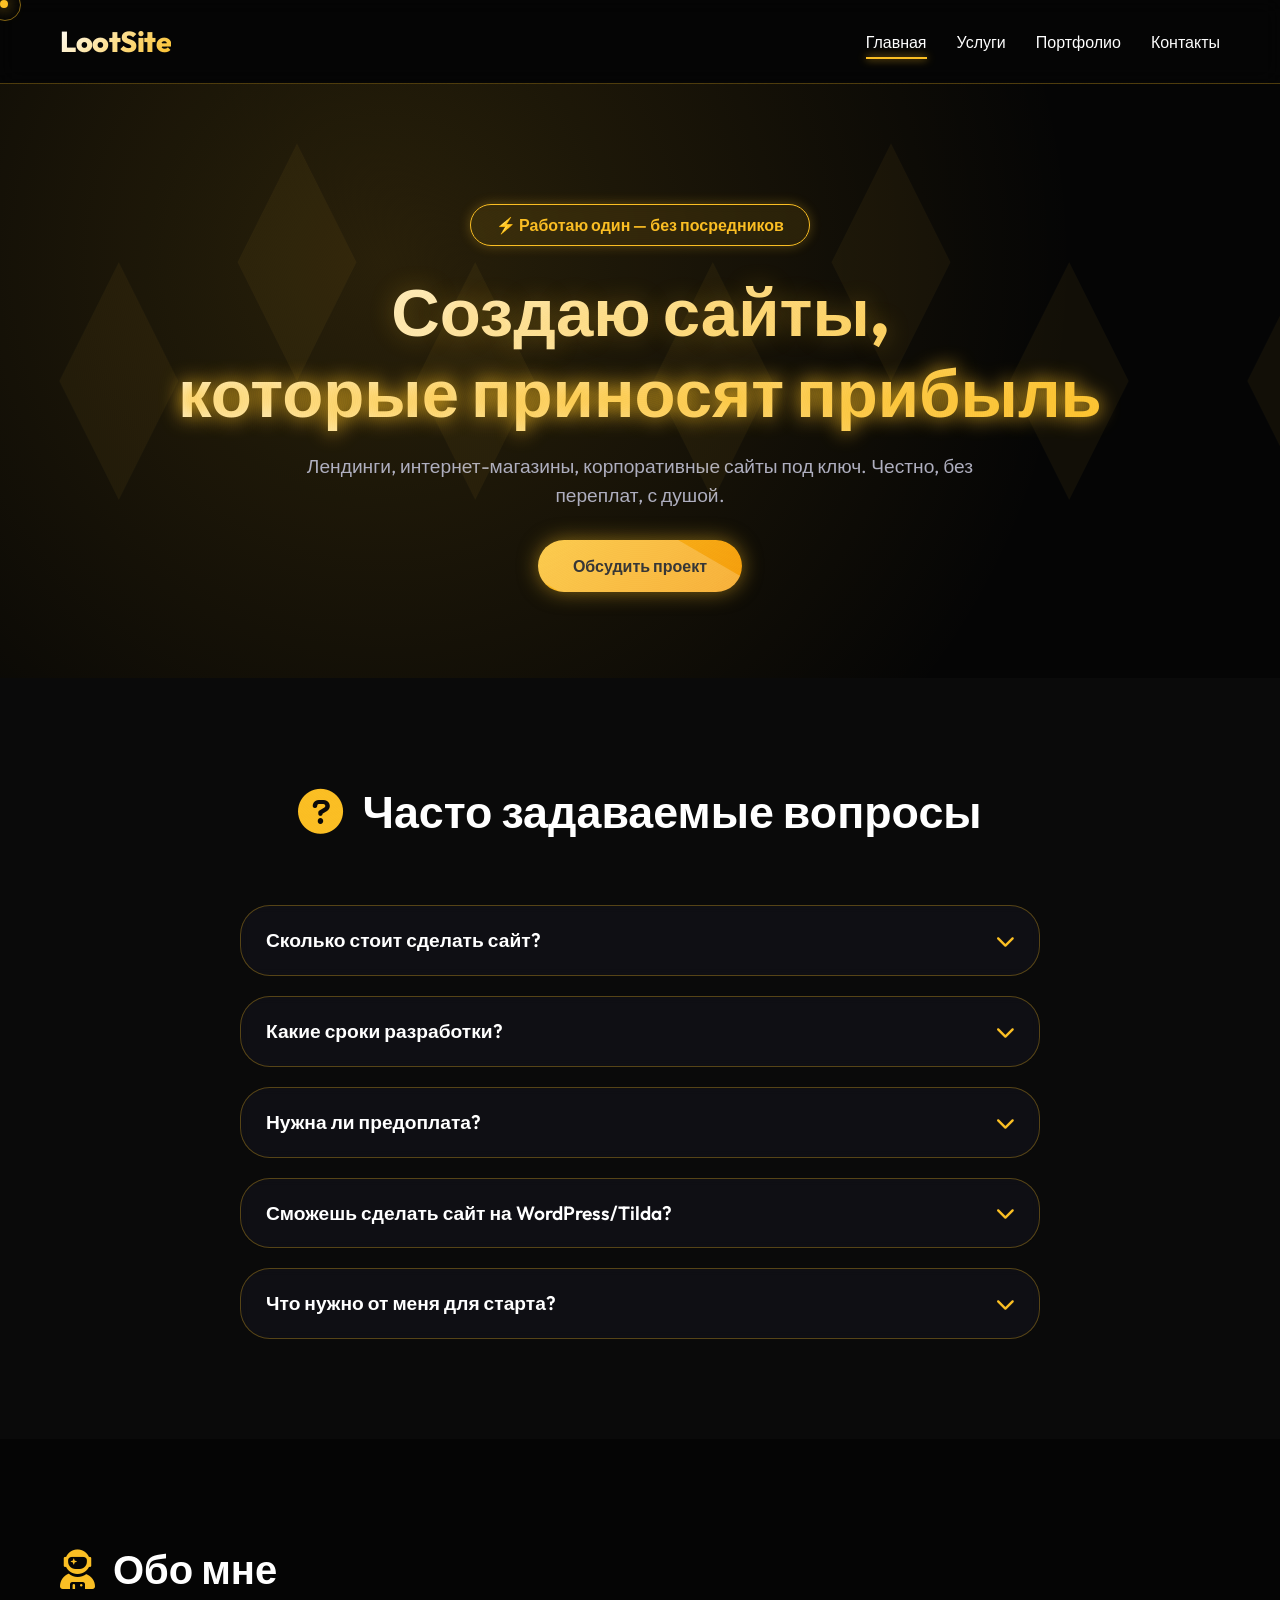
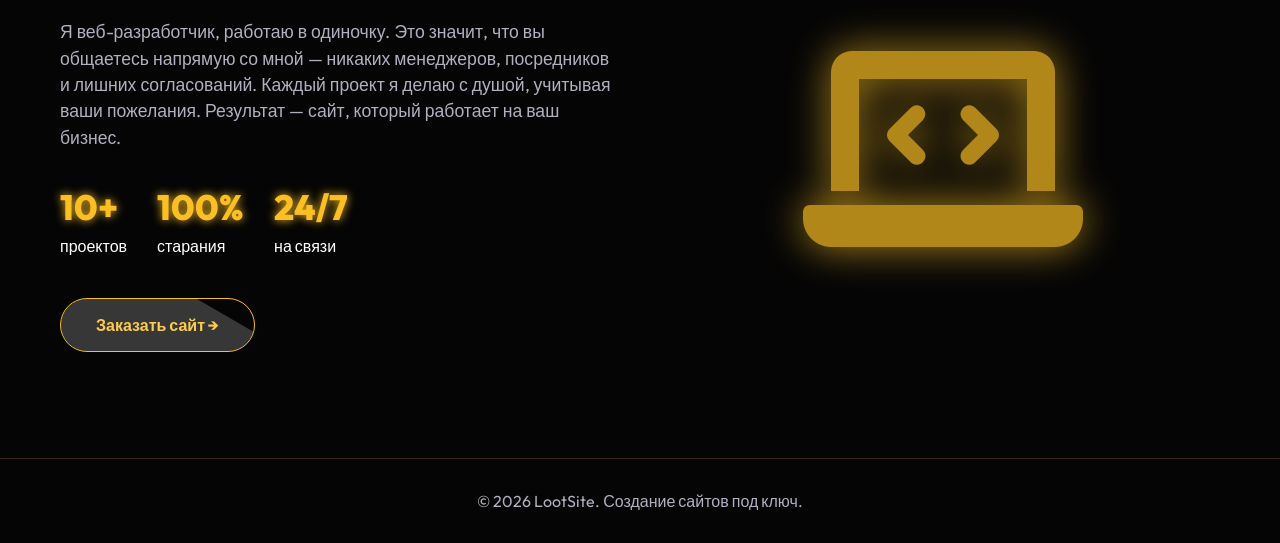
==== commit f0e36d5d: "Add files via upload" ====
--- a/index.html
+++ b/index.html
@@ -8,6 +8,8 @@
     <link rel="stylesheet" href="css/style.css">
 </head>
 <body>
+    <div class="noise"></div>
+    <div class="cursor"></div>
     <header>
         <div class="container">
             <div class="logo">LootSite</div>
@@ -23,7 +25,7 @@
     <main>
         <section class="hero">
             <div class="container">
-                <div class="badge">Работаю один — без посредников</div>
+                <div class="badge">⚡ Работаю один — без посредников</div>
                 <h1>Создаю сайты, <span>которые приносят прибыль</span></h1>
                 <p>Лендинги, интернет-магазины, корпоративные сайты под ключ. Честно, без переплат, с душой.</p>
                 <a href="contact.html" class="btn">Обсудить проект</a>
--- a/css/style.css
+++ b/css/style.css
@@ -1,3 +1,5 @@
+@import url('https://fonts.googleapis.com/css2?family=Outfit:wght@400;500;600;700;800&display=swap');
+
 * {
     margin: 0;
     padding: 0;
@@ -5,10 +7,54 @@
 }
 
 body {
-    font-family: 'Outfit', 'Segoe UI', sans-serif;
-    background: #0a0a0f;
+    font-family: 'Outfit', sans-serif;
+    background: #050505;
     color: #fff;
     line-height: 1.5;
+    overflow-x: hidden;
+    cursor: none;
+}
+
+/* Эффект зернистости */
+.noise {
+    position: fixed;
+    top: 0;
+    left: 0;
+    width: 100%;
+    height: 100%;
+    pointer-events: none;
+    background: repeating-radial-gradient(circle at 50% 50%, rgba(0,0,0,0.1), rgba(0,0,0,0.1) 1px, transparent 1px, transparent 2px);
+    z-index: 999;
+    opacity: 0.3;
+    mix-blend-mode: overlay;
+}
+
+/* Кастомный курсор */
+.cursor {
+    width: 8px;
+    height: 8px;
+    background: #fbbf24;
+    border-radius: 50%;
+    position: fixed;
+    pointer-events: none;
+    z-index: 10000;
+    transition: transform 0.1s ease;
+    box-shadow: 0 0 15px #fbbf24;
+}
+.cursor::before {
+    content: '';
+    position: absolute;
+    width: 30px;
+    height: 30px;
+    border: 1px solid rgba(251,191,36,0.5);
+    border-radius: 50%;
+    top: -11px;
+    left: -11px;
+    animation: pulse 1.5s infinite;
+}
+@keyframes pulse {
+    0% { transform: scale(1); opacity: 0.6; }
+    100% { transform: scale(1.8); opacity: 0; }
 }
 
 .container {
@@ -20,40 +66,37 @@
 /* Header */
 header {
     padding: 20px 0;
-    background: rgba(10, 10, 15, 0.95);
+    background: rgba(5,5,5,0.8);
     backdrop-filter: blur(10px);
-    border-bottom: 1px solid rgba(251, 191, 36, 0.2);
+    border-bottom: 1px solid rgba(251,191,36,0.3);
     position: sticky;
     top: 0;
     z-index: 100;
 }
-
 header .container {
     display: flex;
     justify-content: space-between;
     align-items: center;
 }
-
 .logo {
     font-weight: 800;
     font-size: 1.8rem;
     background: linear-gradient(135deg, #fff, #fbbf24);
     -webkit-background-clip: text;
     -webkit-text-fill-color: transparent;
-}
-
+    letter-spacing: -0.5px;
+}
 nav {
     display: flex;
     gap: 30px;
 }
-
 nav a {
     color: #fff;
     text-decoration: none;
     font-weight: 500;
     position: relative;
-}
-
+    transition: 0.2s;
+}
 nav a::after {
     content: '';
     position: absolute;
@@ -62,89 +105,119 @@
     width: 0;
     height: 2px;
     background: #fbbf24;
+    box-shadow: 0 0 8px #fbbf24;
     transition: width 0.2s;
 }
-
 nav a:hover::after,
 nav a.active::after {
     width: 100%;
 }
+nav a:hover {
+    text-shadow: 0 0 8px #fbbf24;
+}
 
 /* Hero */
 .hero {
     text-align: center;
-    padding: 100px 0 80px;
-    background: radial-gradient(circle at 30% 30%, rgba(251, 191, 36, 0.1), transparent 60%);
-}
-
+    padding: 120px 0 80px;
+    background: radial-gradient(circle at 30% 30%, rgba(251,191,36,0.15), transparent 70%);
+    position: relative;
+}
+.hero::before {
+    content: '';
+    position: absolute;
+    top: 0;
+    left: 0;
+    width: 100%;
+    height: 100%;
+    background: url('data:image/svg+xml;utf8,<svg xmlns="http://www.w3.org/2000/svg" viewBox="0 0 100 100" opacity="0.05"><path fill="%23fbbf24" d="M10,50 L20,30 L30,50 L20,70 Z M40,30 L50,10 L60,30 L50,50 Z M70,50 L80,30 L90,50 L80,70 Z"/></svg>') repeat;
+    pointer-events: none;
+}
 .badge {
     display: inline-block;
-    background: rgba(251, 191, 36, 0.1);
+    background: rgba(251,191,36,0.1);
     border: 1px solid #fbbf24;
     border-radius: 60px;
     padding: 8px 25px;
     font-weight: 600;
     color: #fbbf24;
     margin-bottom: 25px;
-}
-
+    backdrop-filter: blur(4px);
+    box-shadow: 0 0 12px rgba(251,191,36,0.3);
+}
 .hero h1 {
-    font-size: 4rem;
+    font-size: 4.2rem;
     font-weight: 800;
     line-height: 1.2;
     margin-bottom: 20px;
-}
-
+    background: linear-gradient(135deg, #fff, #fbbf24);
+    -webkit-background-clip: text;
+    -webkit-text-fill-color: transparent;
+    text-shadow: 0 0 25px rgba(251,191,36,0.3);
+}
 .hero h1 span {
-    color: #fbbf24;
-    text-shadow: 0 0 15px rgba(251, 191, 36, 0.4);
-}
-
+    display: inline-block;
+    text-shadow: 0 0 20px #fbbf24;
+}
 .hero p {
     font-size: 1.2rem;
     color: #b0b0c0;
     max-width: 700px;
     margin: 0 auto 30px;
 }
-
 .btn {
     display: inline-block;
-    background: #fbbf24;
-    color: #0a0a0f;
+    background: linear-gradient(135deg, #fbbf24, #f59e0b);
+    color: #050505;
     padding: 14px 35px;
     border-radius: 60px;
     font-weight: 700;
     text-decoration: none;
     transition: 0.3s;
-    box-shadow: 0 0 15px rgba(251, 191, 36, 0.3);
-}
-
+    box-shadow: 0 0 20px rgba(251,191,36,0.5);
+    border: none;
+    cursor: pointer;
+    position: relative;
+    overflow: hidden;
+}
+.btn::after {
+    content: '';
+    position: absolute;
+    top: -50%;
+    left: -60%;
+    width: 200%;
+    height: 200%;
+    background: rgba(255,255,255,0.2);
+    transform: rotate(30deg);
+    transition: 0.5s;
+}
+.btn:hover::after {
+    left: 100%;
+}
 .btn:hover {
     transform: translateY(-3px);
-    box-shadow: 0 0 25px rgba(251, 191, 36, 0.6);
-}
-
+    box-shadow: 0 0 30px rgba(251,191,36,0.8);
+}
 .btn.outline {
     background: transparent;
     border: 1px solid #fbbf24;
     color: #fbbf24;
     box-shadow: none;
 }
-
 .btn.outline:hover {
     background: #fbbf24;
-    color: #0a0a0f;
-}
-
-/* FAQ Accordion */
+    color: #050505;
+}
+
+/* FAQ */
 .faq {
-    padding: 80px 0;
-    background: #0f0f16;
+    padding: 100px 0;
+    background: #0a0a0a;
 }
 .faq h2 {
     text-align: center;
-    font-size: 2.5rem;
-    margin-bottom: 50px;
+    font-size: 2.8rem;
+    margin-bottom: 60px;
 }
 .faq h2 i {
     color: #fbbf24;
@@ -153,15 +226,17 @@
 .faq-grid {
     display: flex;
     flex-direction: column;
-    gap: 15px;
+    gap: 20px;
     max-width: 800px;
     margin: 0 auto;
 }
 .faq-item {
-    background: #13131c;
-    border: 1px solid rgba(251, 191, 36, 0.2);
-    border-radius: 20px;
+    background: rgba(19,19,28,0.6);
+    backdrop-filter: blur(5px);
+    border: 1px solid rgba(251,191,36,0.3);
+    border-radius: 30px;
     overflow: hidden;
+    transition: 0.2s;
 }
 .faq-question {
     display: flex;
@@ -170,11 +245,7 @@
     padding: 20px 25px;
     cursor: pointer;
     font-weight: 600;
-    font-size: 1.1rem;
-    transition: 0.2s;
-}
-.faq-question:hover {
-    background: #1c1c28;
+    font-size: 1.2rem;
 }
 .faq-question i {
     color: #fbbf24;
@@ -187,21 +258,17 @@
     max-height: 0;
     padding: 0 25px;
     overflow: hidden;
-    transition: max-height 0.3s ease, padding 0.3s ease;
-    background: #0f0f16;
+    transition: max-height 0.4s ease, padding 0.3s ease;
     color: #b0b0c0;
 }
 .faq-item.active .faq-answer {
     max-height: 300px;
     padding: 0 25px 20px 25px;
 }
-.faq-answer p {
-    margin-bottom: 0;
-}
 
 /* About */
 .about {
-    padding: 80px 0;
+    padding: 100px 0;
 }
 .about .container {
     display: flex;
@@ -231,10 +298,11 @@
     margin-bottom: 40px;
 }
 .stats div span {
-    font-size: 2rem;
-    font-weight: 700;
+    font-size: 2.2rem;
+    font-weight: 800;
     color: #fbbf24;
     display: block;
+    text-shadow: 0 0 10px #fbbf24;
 }
 .about-icon {
     flex: 1;
@@ -242,31 +310,40 @@
     justify-content: center;
 }
 .about-icon i {
-    font-size: 12rem;
+    font-size: 14rem;
     color: #fbbf24;
     opacity: 0.7;
-    filter: drop-shadow(0 0 15px #fbbf24);
-}
-
-/* Page hero (inner pages) */
+    filter: drop-shadow(0 0 20px #fbbf24);
+    animation: float 3s ease-in-out infinite;
+}
+@keyframes float {
+    0% { transform: translateY(0px); }
+    50% { transform: translateY(-15px); }
+    100% { transform: translateY(0px); }
+}
+
+/* Page Hero (inner) */
 .page-hero {
     text-align: center;
-    padding: 80px 0 40px;
-    background: #0f0f16;
+    padding: 100px 0 50px;
+    background: #0a0a0a;
 }
 .page-hero h1 {
-    font-size: 3rem;
+    font-size: 3.5rem;
     font-weight: 700;
-    margin-bottom: 10px;
+    background: linear-gradient(135deg, #fff, #fbbf24);
+    -webkit-background-clip: text;
+    -webkit-text-fill-color: transparent;
 }
 .page-hero p {
     font-size: 1.2rem;
     color: #b0b0c0;
+    margin-top: 10px;
 }
 
 /* Services */
 .services {
-    padding: 60px 0;
+    padding: 80px 0;
 }
 .services-grid {
     display: grid;
@@ -274,15 +351,17 @@
     gap: 30px;
 }
 .service-card {
-    background: #13131c;
-    border: 1px solid rgba(251, 191, 36, 0.2);
-    border-radius: 30px;
+    background: rgba(19,19,28,0.6);
+    backdrop-filter: blur(5px);
+    border: 1px solid rgba(251,191,36,0.3);
+    border-radius: 40px;
     padding: 40px 30px;
-    transition: 0.3s;
+    transition: all 0.3s;
 }
 .service-card:hover {
     border-color: #fbbf24;
-    transform: translateY(-5px);
+    transform: translateY(-8px);
+    box-shadow: 0 20px 30px -10px rgba(251,191,36,0.3);
 }
 .service-card i {
     font-size: 3rem;
@@ -302,23 +381,23 @@
     margin-bottom: 20px;
 }
 .service-card ul li {
-    margin-bottom: 10px;
+    margin-bottom: 8px;
     color: #b0b0c0;
 }
 .service-card ul li i {
     font-size: 1rem;
     margin-right: 10px;
-    color: #fbbf24;
 }
 .price {
     font-size: 1.8rem;
-    font-weight: 700;
-    color: #fbbf24;
+    font-weight: 800;
+    color: #fbbf24;
+    margin-top: 15px;
 }
 
 /* Portfolio */
 .portfolio {
-    padding: 60px 0;
+    padding: 80px 0;
 }
 .portfolio-grid {
     display: grid;
@@ -326,8 +405,9 @@
     gap: 30px;
 }
 .portfolio-item {
-    background: #13131c;
-    border: 1px solid rgba(251, 191, 36, 0.2);
+    background: rgba(19,19,28,0.6);
+    backdrop-filter: blur(5px);
+    border: 1px solid rgba(251,191,36,0.3);
     border-radius: 30px;
     padding: 40px 20px;
     text-align: center;
@@ -336,6 +416,7 @@
 .portfolio-item:hover {
     border-color: #fbbf24;
     transform: translateY(-5px);
+    box-shadow: 0 15px 25px rgba(251,191,36,0.2);
 }
 .portfolio-item i {
     font-size: 4rem;
@@ -352,7 +433,7 @@
 
 /* Contact */
 .contact {
-    padding: 60px 0;
+    padding: 80px 0;
 }
 .contact-links {
     display: flex;
@@ -365,8 +446,9 @@
     display: flex;
     align-items: center;
     gap: 12px;
-    background: #13131c;
-    border: 1px solid rgba(251, 191, 36, 0.2);
+    background: rgba(19,19,28,0.6);
+    backdrop-filter: blur(5px);
+    border: 1px solid rgba(251,191,36,0.3);
     padding: 16px 35px;
     border-radius: 60px;
     text-decoration: none;
@@ -380,7 +462,7 @@
 }
 .contact-link:hover {
     border-color: #fbbf24;
-    box-shadow: 0 0 20px rgba(251, 191, 36, 0.3);
+    box-shadow: 0 0 20px rgba(251,191,36,0.3);
     transform: scale(1.05);
 }
 .contact-note {
@@ -394,7 +476,7 @@
 /* Footer */
 footer {
     padding: 30px 0;
-    border-top: 1px solid rgba(251, 191, 36, 0.2);
+    border-top: 1px solid rgba(251,191,36,0.2);
     text-align: center;
     color: #b0b0c0;
 }
@@ -408,4 +490,5 @@
     .about-icon i { font-size: 8rem; }
     .contact-link { padding: 12px 25px; }
     .faq-question { font-size: 1rem; }
+    .cursor { display: none; }
 }
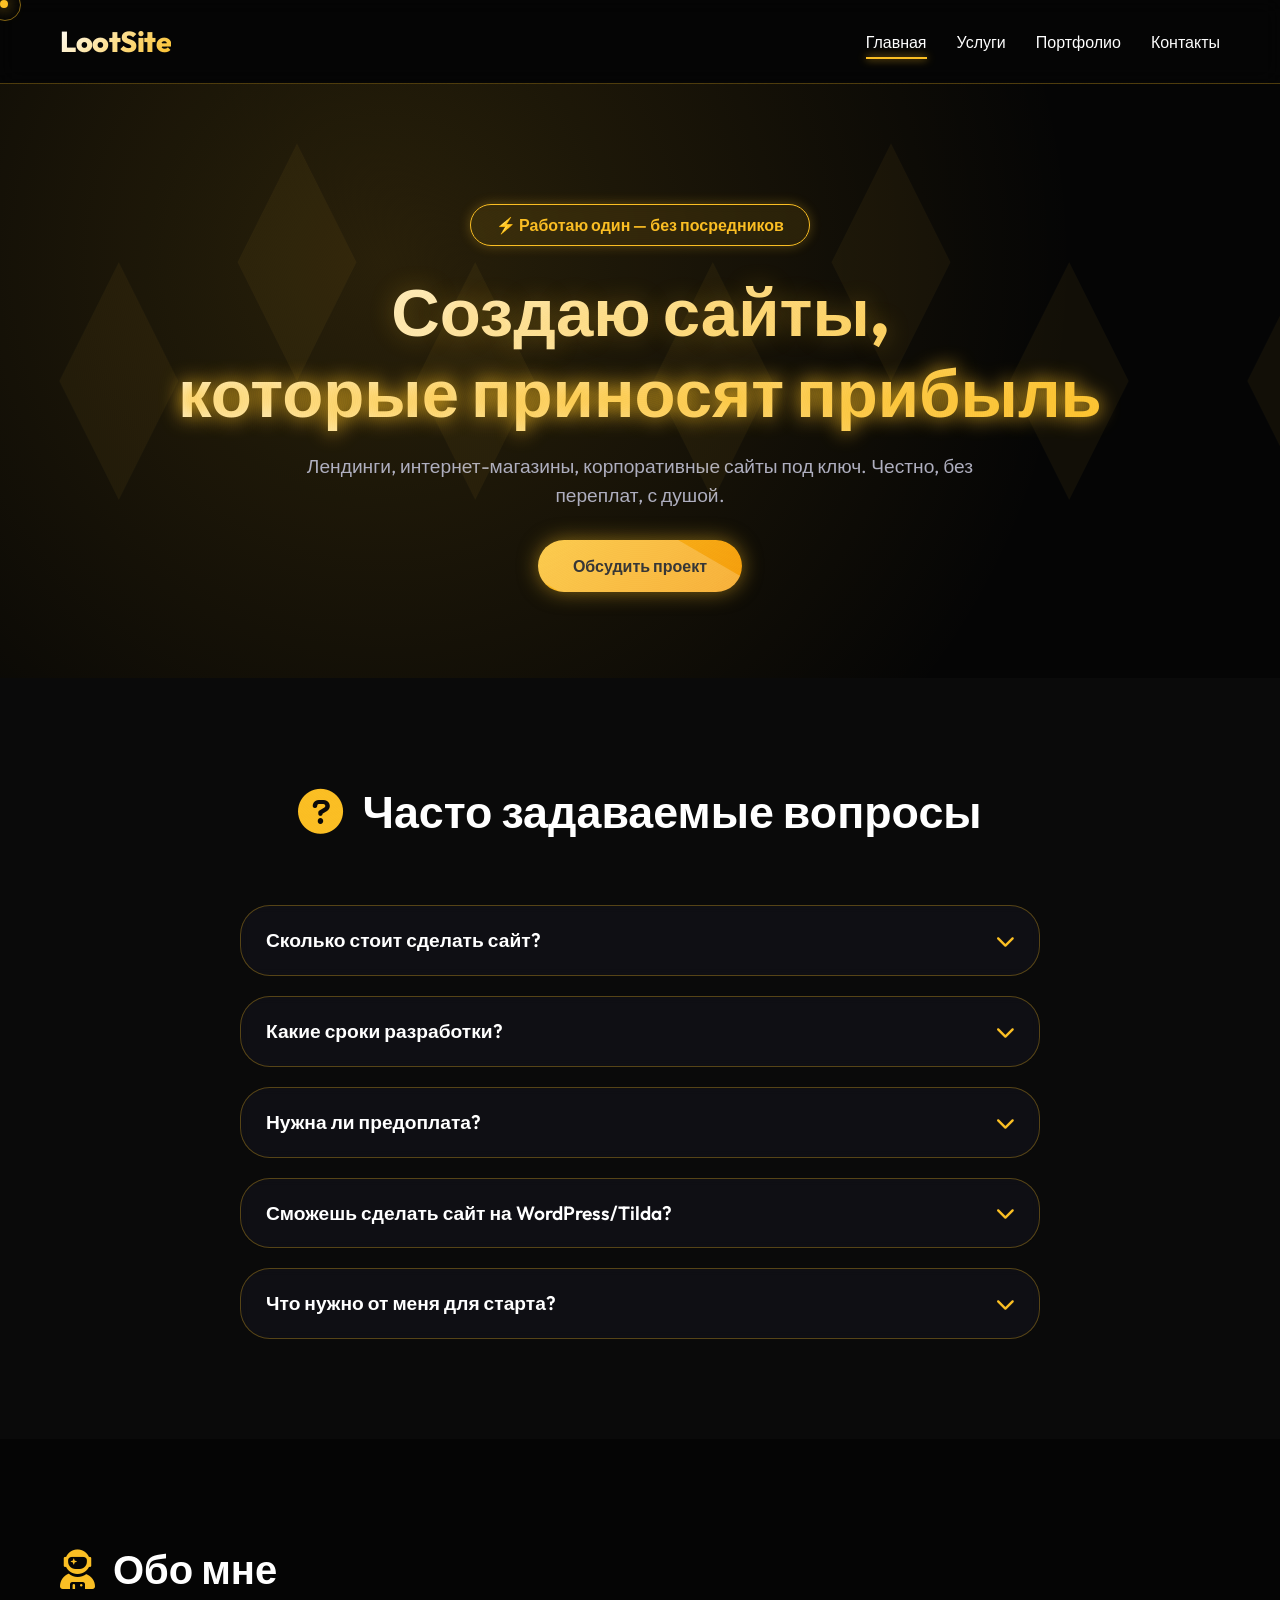
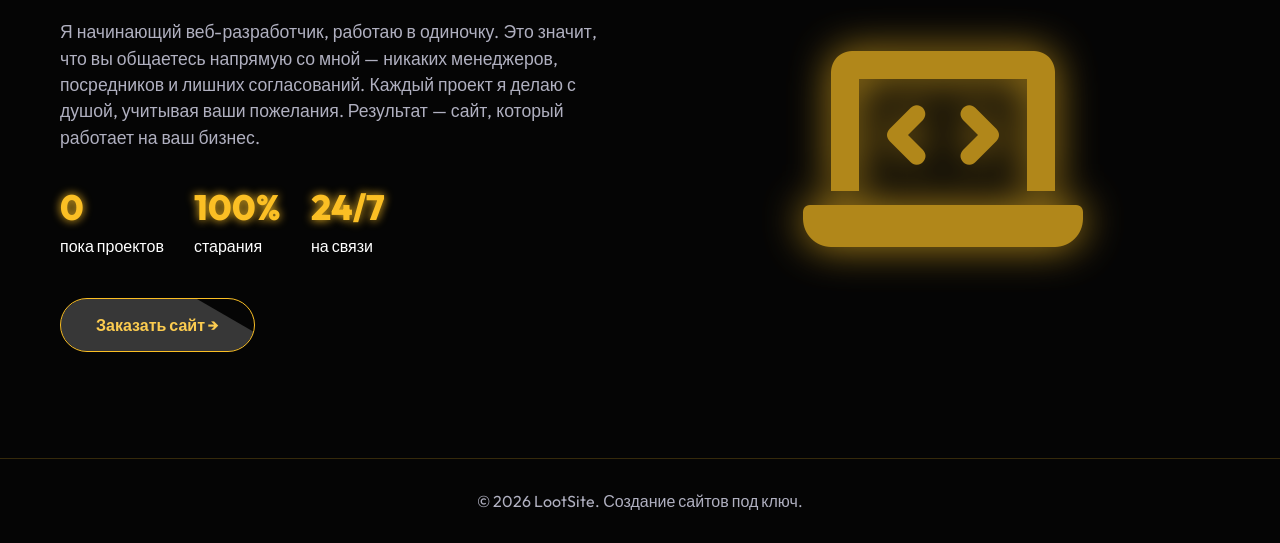
==== commit 2ef673fa: "Add files via upload" ====
--- a/index.html
+++ b/index.html
@@ -42,7 +42,7 @@
                             <i class="fas fa-chevron-down"></i>
                         </div>
                         <div class="faq-answer">
-                            <p>Цена зависит от сложности и объёма работ. Лендинг от 5 000 ₽, многостраничный сайт от 15 000 ₽, интернет-магазин от 25 000 ₽. Точную стоимость обсуждаем после постановки задачи.</p>
+                            <p>Цена зависит от сложности. Лендинг от 100 ₽, многостраничный сайт от 300 ₽, интернет-магазин от 1000 ₽. Точную стоимость обсуждаем после постановки задачи.</p>
                         </div>
                     </div>
                     <div class="faq-item">
@@ -89,9 +89,9 @@
             <div class="container">
                 <div class="about-text">
                     <h2><i class="fas fa-user-astronaut"></i> Обо мне</h2>
-                    <p>Я веб-разработчик, работаю в одиночку. Это значит, что вы общаетесь напрямую со мной — никаких менеджеров, посредников и лишних согласований. Каждый проект я делаю с душой, учитывая ваши пожелания. Результат — сайт, который работает на ваш бизнес.</p>
+                    <p>Я начинающий веб-разработчик, работаю в одиночку. Это значит, что вы общаетесь напрямую со мной — никаких менеджеров, посредников и лишних согласований. Каждый проект я делаю с душой, учитывая ваши пожелания. Результат — сайт, который работает на ваш бизнес.</p>
                     <div class="stats">
-                        <div><span>10+</span> проектов</div>
+                        <div><span>0</span> пока проектов</div>
                         <div><span>100%</span> старания</div>
                         <div><span>24/7</span> на связи</div>
                     </div>
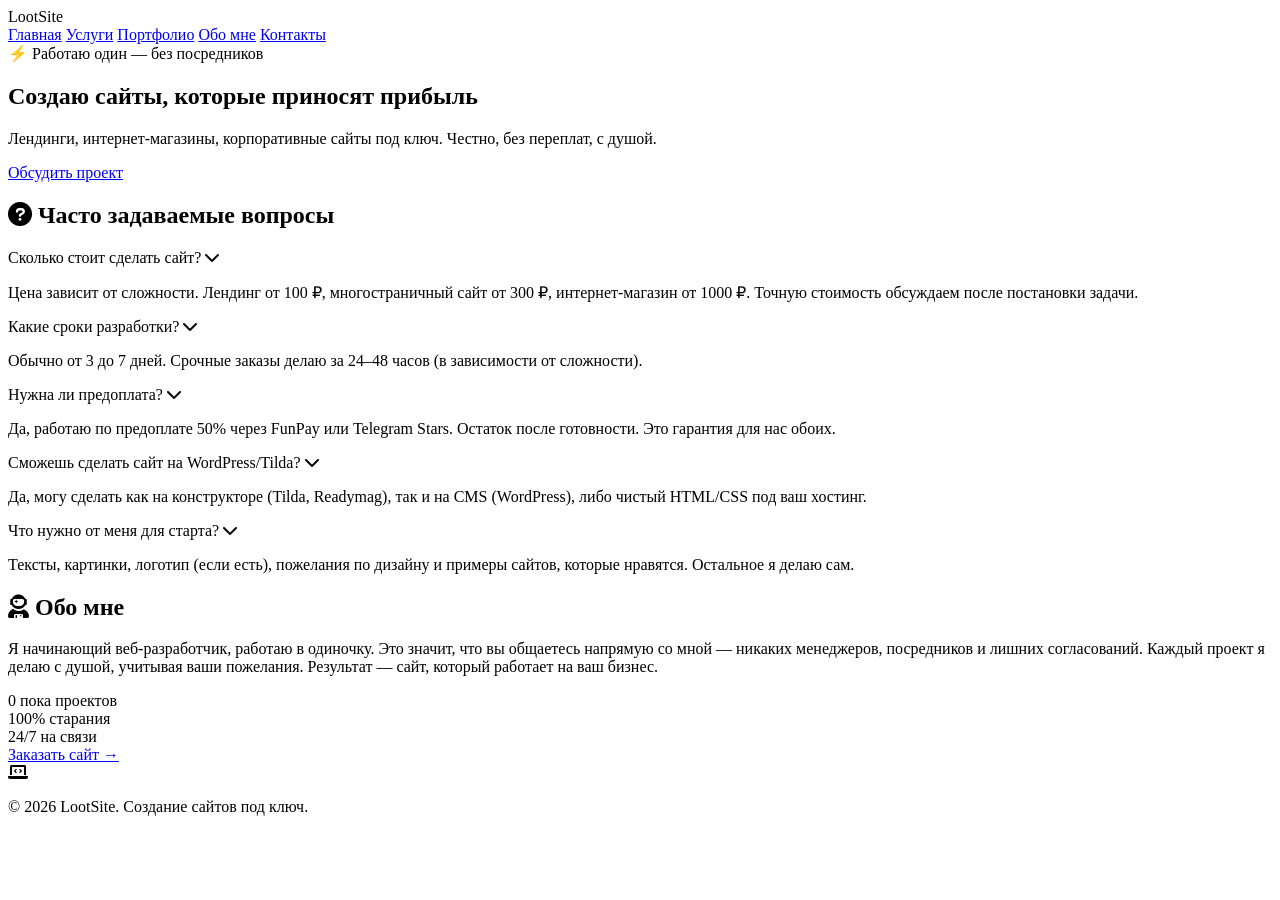
==== commit e5b3c258: "Add files via upload" ====
--- a/index.html
+++ b/index.html
@@ -17,6 +17,7 @@
                 <a href="index.html" class="active">Главная</a>
                 <a href="services.html">Услуги</a>
                 <a href="portfolio.html">Портфолио</a>
+                <a href="about.html">Обо мне</a>
                 <a href="contact.html">Контакты</a>
             </nav>
         </div>
--- a/css/style.css
+++ b/css/style.css
@@ -1,494 +1,65 @@
-@import url('https://fonts.googleapis.com/css2?family=Outfit:wght@400;500;600;700;800&display=swap');
-
-* {
-    margin: 0;
-    padding: 0;
-    box-sizing: border-box;
+/* Страница "Обо мне" */
+.about-me-page {
+    padding: 60px 0;
 }
-
-body {
-    font-family: 'Outfit', sans-serif;
-    background: #050505;
-    color: #fff;
-    line-height: 1.5;
-    overflow-x: hidden;
-    cursor: none;
+.about-card {
+    display: flex;
+    align-items: center;
+    gap: 30px;
+    background: #13131c;
+    border: 1px solid rgba(251,191,36,0.3);
+    border-radius: 40px;
+    padding: 30px;
+    margin-bottom: 40px;
+    flex-wrap: wrap;
 }
-
-/* Эффект зернистости */
-.noise {
-    position: fixed;
-    top: 0;
-    left: 0;
-    width: 100%;
-    height: 100%;
-    pointer-events: none;
-    background: repeating-radial-gradient(circle at 50% 50%, rgba(0,0,0,0.1), rgba(0,0,0,0.1) 1px, transparent 1px, transparent 2px);
-    z-index: 999;
-    opacity: 0.3;
-    mix-blend-mode: overlay;
+.about-avatar {
+    font-size: 5rem;
+    color: #fbbf24;
 }
-
-/* Кастомный курсор */
-.cursor {
-    width: 8px;
-    height: 8px;
-    background: #fbbf24;
-    border-radius: 50%;
-    position: fixed;
-    pointer-events: none;
-    z-index: 10000;
-    transition: transform 0.1s ease;
-    box-shadow: 0 0 15px #fbbf24;
+.about-details h2 {
+    font-size: 2rem;
+    margin-bottom: 5px;
 }
-.cursor::before {
-    content: '';
-    position: absolute;
-    width: 30px;
-    height: 30px;
-    border: 1px solid rgba(251,191,36,0.5);
-    border-radius: 50%;
-    top: -11px;
-    left: -11px;
-    animation: pulse 1.5s infinite;
+.about-details p {
+    color: #b0b0c0;
+    margin: 5px 0;
 }
-@keyframes pulse {
-    0% { transform: scale(1); opacity: 0.6; }
-    100% { transform: scale(1.8); opacity: 0; }
+.about-story {
+    background: #0f0f16;
+    border-left: 4px solid #fbbf24;
+    padding: 25px;
+    margin-bottom: 30px;
+    border-radius: 20px;
 }
-
-.container {
-    max-width: 1200px;
-    margin: 0 auto;
-    padding: 0 20px;
+.about-story h3 {
+    font-size: 1.6rem;
+    margin-bottom: 15px;
+    color: #fbbf24;
 }
-
-/* Header */
-header {
-    padding: 20px 0;
-    background: rgba(5,5,5,0.8);
-    backdrop-filter: blur(10px);
-    border-bottom: 1px solid rgba(251,191,36,0.3);
-    position: sticky;
-    top: 0;
-    z-index: 100;
-}
-header .container {
-    display: flex;
-    justify-content: space-between;
-    align-items: center;
-}
-.logo {
-    font-weight: 800;
-    font-size: 1.8rem;
-    background: linear-gradient(135deg, #fff, #fbbf24);
-    -webkit-background-clip: text;
-    -webkit-text-fill-color: transparent;
-    letter-spacing: -0.5px;
-}
-nav {
-    display: flex;
-    gap: 30px;
-}
-nav a {
-    color: #fff;
-    text-decoration: none;
-    font-weight: 500;
-    position: relative;
-    transition: 0.2s;
-}
-nav a::after {
-    content: '';
-    position: absolute;
-    bottom: -5px;
-    left: 0;
-    width: 0;
-    height: 2px;
-    background: #fbbf24;
-    box-shadow: 0 0 8px #fbbf24;
-    transition: width 0.2s;
-}
-nav a:hover::after,
-nav a.active::after {
-    width: 100%;
-}
-nav a:hover {
-    text-shadow: 0 0 8px #fbbf24;
-}
-
-/* Hero */
-.hero {
-    text-align: center;
-    padding: 120px 0 80px;
-    background: radial-gradient(circle at 30% 30%, rgba(251,191,36,0.15), transparent 70%);
-    position: relative;
-}
-.hero::before {
-    content: '';
-    position: absolute;
-    top: 0;
-    left: 0;
-    width: 100%;
-    height: 100%;
-    background: url('data:image/svg+xml;utf8,<svg xmlns="http://www.w3.org/2000/svg" viewBox="0 0 100 100" opacity="0.05"><path fill="%23fbbf24" d="M10,50 L20,30 L30,50 L20,70 Z M40,30 L50,10 L60,30 L50,50 Z M70,50 L80,30 L90,50 L80,70 Z"/></svg>') repeat;
-    pointer-events: none;
-}
-.badge {
-    display: inline-block;
-    background: rgba(251,191,36,0.1);
-    border: 1px solid #fbbf24;
-    border-radius: 60px;
-    padding: 8px 25px;
-    font-weight: 600;
-    color: #fbbf24;
-    margin-bottom: 25px;
-    backdrop-filter: blur(4px);
-    box-shadow: 0 0 12px rgba(251,191,36,0.3);
-}
-.hero h1 {
-    font-size: 4.2rem;
-    font-weight: 800;
-    line-height: 1.2;
-    margin-bottom: 20px;
-    background: linear-gradient(135deg, #fff, #fbbf24);
-    -webkit-background-clip: text;
-    -webkit-text-fill-color: transparent;
-    text-shadow: 0 0 25px rgba(251,191,36,0.3);
-}
-.hero h1 span {
-    display: inline-block;
-    text-shadow: 0 0 20px #fbbf24;
-}
-.hero p {
-    font-size: 1.2rem;
-    color: #b0b0c0;
-    max-width: 700px;
-    margin: 0 auto 30px;
-}
-.btn {
-    display: inline-block;
-    background: linear-gradient(135deg, #fbbf24, #f59e0b);
-    color: #050505;
-    padding: 14px 35px;
-    border-radius: 60px;
-    font-weight: 700;
-    text-decoration: none;
-    transition: 0.3s;
-    box-shadow: 0 0 20px rgba(251,191,36,0.5);
-    border: none;
-    cursor: pointer;
-    position: relative;
-    overflow: hidden;
-}
-.btn::after {
-    content: '';
-    position: absolute;
-    top: -50%;
-    left: -60%;
-    width: 200%;
-    height: 200%;
-    background: rgba(255,255,255,0.2);
-    transform: rotate(30deg);
-    transition: 0.5s;
-}
-.btn:hover::after {
-    left: 100%;
-}
-.btn:hover {
-    transform: translateY(-3px);
-    box-shadow: 0 0 30px rgba(251,191,36,0.8);
-}
-.btn.outline {
-    background: transparent;
-    border: 1px solid #fbbf24;
-    color: #fbbf24;
-    box-shadow: none;
-}
-.btn.outline:hover {
-    background: #fbbf24;
-    color: #050505;
-}
-
-/* FAQ */
-.faq {
-    padding: 100px 0;
-    background: #0a0a0a;
-}
-.faq h2 {
-    text-align: center;
-    font-size: 2.8rem;
-    margin-bottom: 60px;
-}
-.faq h2 i {
-    color: #fbbf24;
+.about-story h3 i {
     margin-right: 10px;
 }
-.faq-grid {
-    display: flex;
-    flex-direction: column;
-    gap: 20px;
-    max-width: 800px;
-    margin: 0 auto;
+.about-story p {
+    color: #b0b0c0;
+    font-size: 1.05rem;
 }
-.faq-item {
-    background: rgba(19,19,28,0.6);
-    backdrop-filter: blur(5px);
-    border: 1px solid rgba(251,191,36,0.3);
+.about-quote {
+    background: #13131c;
+    border: 1px solid rgba(251,191,36,0.2);
     border-radius: 30px;
-    overflow: hidden;
-    transition: 0.2s;
+    padding: 30px;
+    text-align: center;
+    margin-top: 30px;
 }
-.faq-question {
-    display: flex;
-    justify-content: space-between;
-    align-items: center;
-    padding: 20px 25px;
-    cursor: pointer;
-    font-weight: 600;
+.about-quote i {
+    color: #fbbf24;
+    font-size: 2rem;
+    margin-bottom: 10px;
+    display: block;
+}
+.about-quote p {
     font-size: 1.2rem;
-}
-.faq-question i {
-    color: #fbbf24;
-    transition: transform 0.3s;
-}
-.faq-item.active .faq-question i {
-    transform: rotate(180deg);
-}
-.faq-answer {
-    max-height: 0;
-    padding: 0 25px;
-    overflow: hidden;
-    transition: max-height 0.4s ease, padding 0.3s ease;
-    color: #b0b0c0;
-}
-.faq-item.active .faq-answer {
-    max-height: 300px;
-    padding: 0 25px 20px 25px;
-}
-
-/* About */
-.about {
-    padding: 100px 0;
-}
-.about .container {
-    display: flex;
-    align-items: center;
-    gap: 50px;
-    flex-wrap: wrap;
-}
-.about-text {
-    flex: 1;
-}
-.about-text h2 {
-    font-size: 2.5rem;
-    margin-bottom: 20px;
-}
-.about-text h2 i {
-    color: #fbbf24;
-    margin-right: 10px;
-}
-.about-text p {
-    color: #b0b0c0;
-    margin-bottom: 30px;
-    font-size: 1.1rem;
-}
-.stats {
-    display: flex;
-    gap: 30px;
-    margin-bottom: 40px;
-}
-.stats div span {
-    font-size: 2.2rem;
-    font-weight: 800;
-    color: #fbbf24;
-    display: block;
-    text-shadow: 0 0 10px #fbbf24;
-}
-.about-icon {
-    flex: 1;
-    display: flex;
-    justify-content: center;
-}
-.about-icon i {
-    font-size: 14rem;
-    color: #fbbf24;
-    opacity: 0.7;
-    filter: drop-shadow(0 0 20px #fbbf24);
-    animation: float 3s ease-in-out infinite;
-}
-@keyframes float {
-    0% { transform: translateY(0px); }
-    50% { transform: translateY(-15px); }
-    100% { transform: translateY(0px); }
-}
-
-/* Page Hero (inner) */
-.page-hero {
-    text-align: center;
-    padding: 100px 0 50px;
-    background: #0a0a0a;
-}
-.page-hero h1 {
-    font-size: 3.5rem;
-    font-weight: 700;
-    background: linear-gradient(135deg, #fff, #fbbf24);
-    -webkit-background-clip: text;
-    -webkit-text-fill-color: transparent;
-}
-.page-hero p {
-    font-size: 1.2rem;
-    color: #b0b0c0;
-    margin-top: 10px;
-}
-
-/* Services */
-.services {
-    padding: 80px 0;
-}
-.services-grid {
-    display: grid;
-    grid-template-columns: repeat(auto-fill, minmax(300px, 1fr));
-    gap: 30px;
-}
-.service-card {
-    background: rgba(19,19,28,0.6);
-    backdrop-filter: blur(5px);
-    border: 1px solid rgba(251,191,36,0.3);
-    border-radius: 40px;
-    padding: 40px 30px;
-    transition: all 0.3s;
-}
-.service-card:hover {
-    border-color: #fbbf24;
-    transform: translateY(-8px);
-    box-shadow: 0 20px 30px -10px rgba(251,191,36,0.3);
-}
-.service-card i {
-    font-size: 3rem;
-    color: #fbbf24;
-    margin-bottom: 20px;
-}
-.service-card h3 {
-    font-size: 1.8rem;
-    margin-bottom: 15px;
-}
-.service-card p {
-    color: #b0b0c0;
-    margin-bottom: 20px;
-}
-.service-card ul {
-    list-style: none;
-    margin-bottom: 20px;
-}
-.service-card ul li {
-    margin-bottom: 8px;
-    color: #b0b0c0;
-}
-.service-card ul li i {
-    font-size: 1rem;
-    margin-right: 10px;
-}
-.price {
-    font-size: 1.8rem;
-    font-weight: 800;
-    color: #fbbf24;
-    margin-top: 15px;
-}
-
-/* Portfolio */
-.portfolio {
-    padding: 80px 0;
-}
-.portfolio-grid {
-    display: grid;
-    grid-template-columns: repeat(auto-fill, minmax(280px, 1fr));
-    gap: 30px;
-}
-.portfolio-item {
-    background: rgba(19,19,28,0.6);
-    backdrop-filter: blur(5px);
-    border: 1px solid rgba(251,191,36,0.3);
-    border-radius: 30px;
-    padding: 40px 20px;
-    text-align: center;
-    transition: 0.3s;
-}
-.portfolio-item:hover {
-    border-color: #fbbf24;
-    transform: translateY(-5px);
-    box-shadow: 0 15px 25px rgba(251,191,36,0.2);
-}
-.portfolio-item i {
-    font-size: 4rem;
-    color: #fbbf24;
-    margin-bottom: 20px;
-}
-.portfolio-item h3 {
-    font-size: 1.5rem;
-    margin-bottom: 10px;
-}
-.portfolio-item p {
-    color: #b0b0c0;
-}
-
-/* Contact */
-.contact {
-    padding: 80px 0;
-}
-.contact-links {
-    display: flex;
-    justify-content: center;
-    gap: 30px;
-    flex-wrap: wrap;
-    margin-bottom: 40px;
-}
-.contact-link {
-    display: flex;
-    align-items: center;
-    gap: 12px;
-    background: rgba(19,19,28,0.6);
-    backdrop-filter: blur(5px);
-    border: 1px solid rgba(251,191,36,0.3);
-    padding: 16px 35px;
-    border-radius: 60px;
-    text-decoration: none;
-    color: white;
-    font-weight: 500;
-    transition: 0.3s;
-}
-.contact-link i {
-    color: #fbbf24;
-    font-size: 1.4rem;
-}
-.contact-link:hover {
-    border-color: #fbbf24;
-    box-shadow: 0 0 20px rgba(251,191,36,0.3);
-    transform: scale(1.05);
-}
-.contact-note {
-    text-align: center;
-    color: #b0b0c0;
-}
-.contact-note i {
-    color: #fbbf24;
-}
-
-/* Footer */
-footer {
-    padding: 30px 0;
-    border-top: 1px solid rgba(251,191,36,0.2);
-    text-align: center;
-    color: #b0b0c0;
-}
-
-/* Responsive */
-@media (max-width: 768px) {
-    .hero h1 { font-size: 2.5rem; }
-    nav { display: none; }
-    .stats { justify-content: center; }
-    .about .container { flex-direction: column; text-align: center; }
-    .about-icon i { font-size: 8rem; }
-    .contact-link { padding: 12px 25px; }
-    .faq-question { font-size: 1rem; }
-    .cursor { display: none; }
+    font-style: italic;
+    color: #e0e0f0;
 }
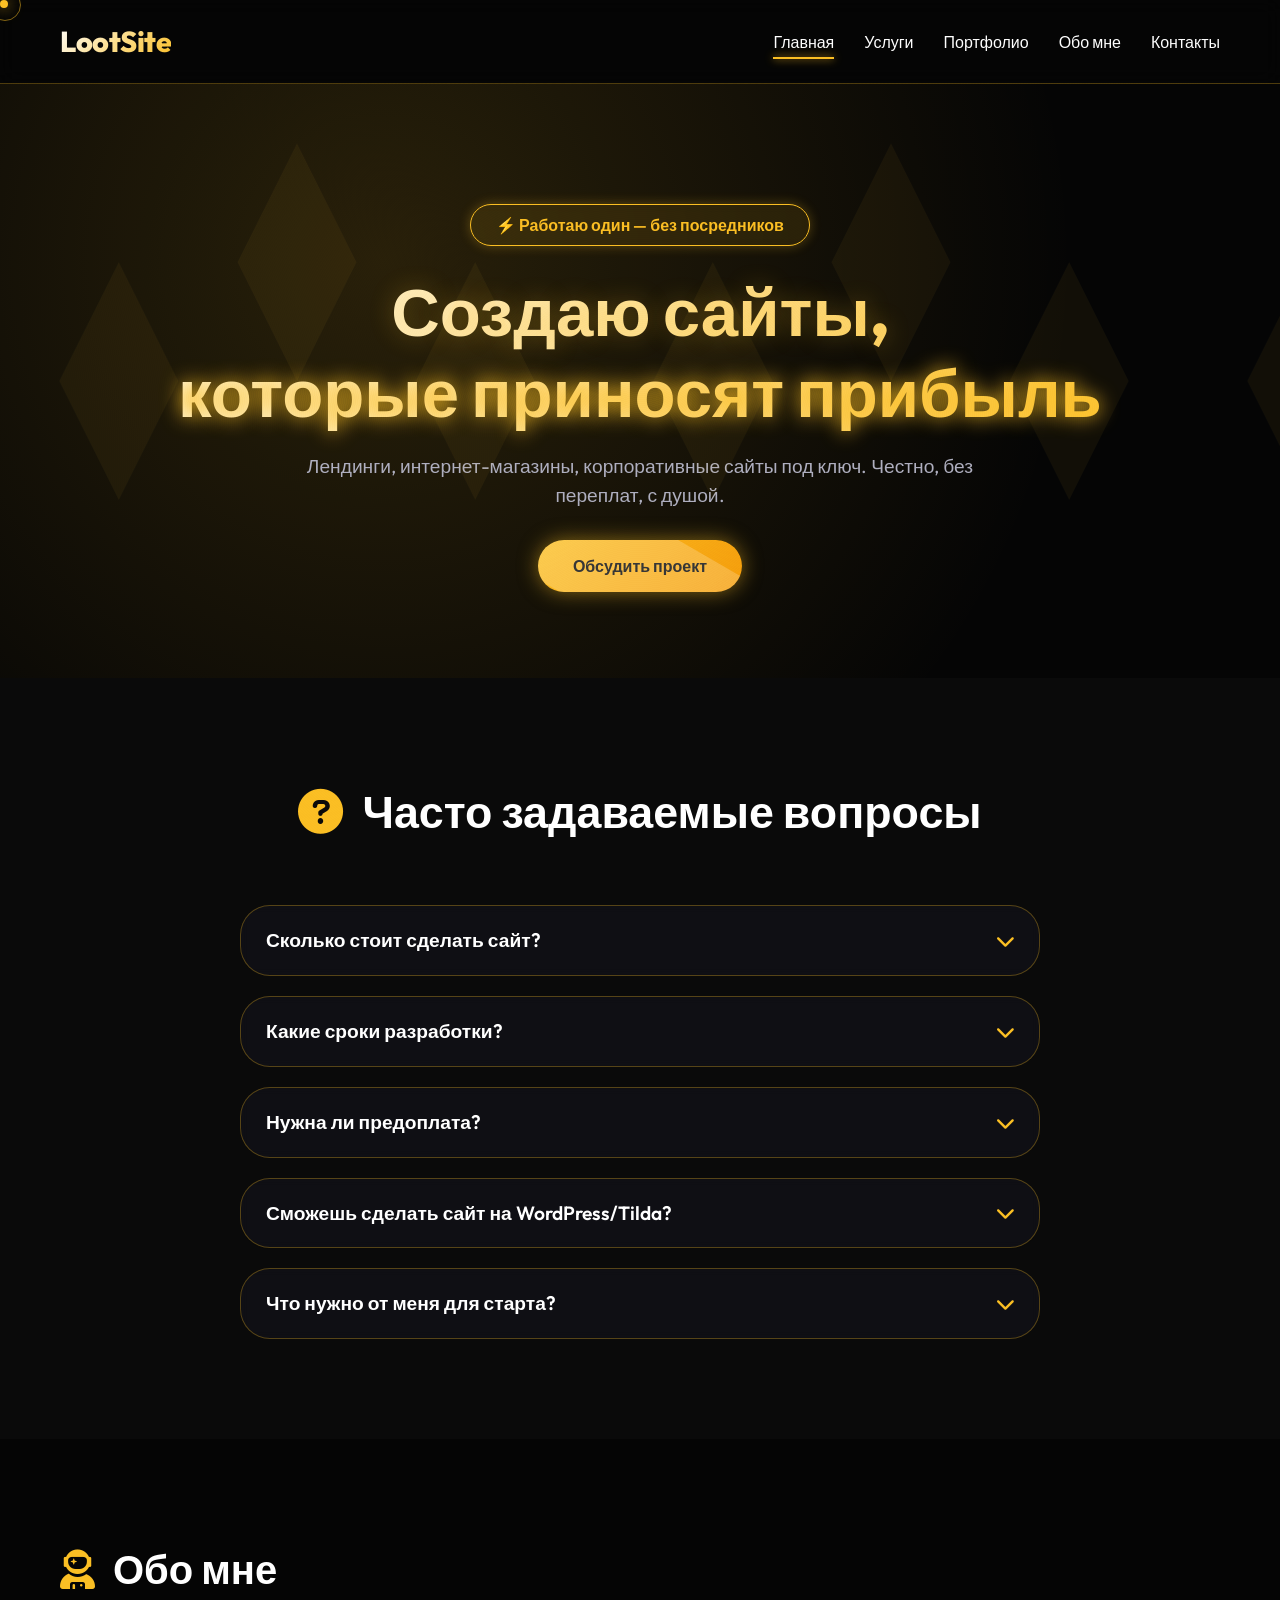
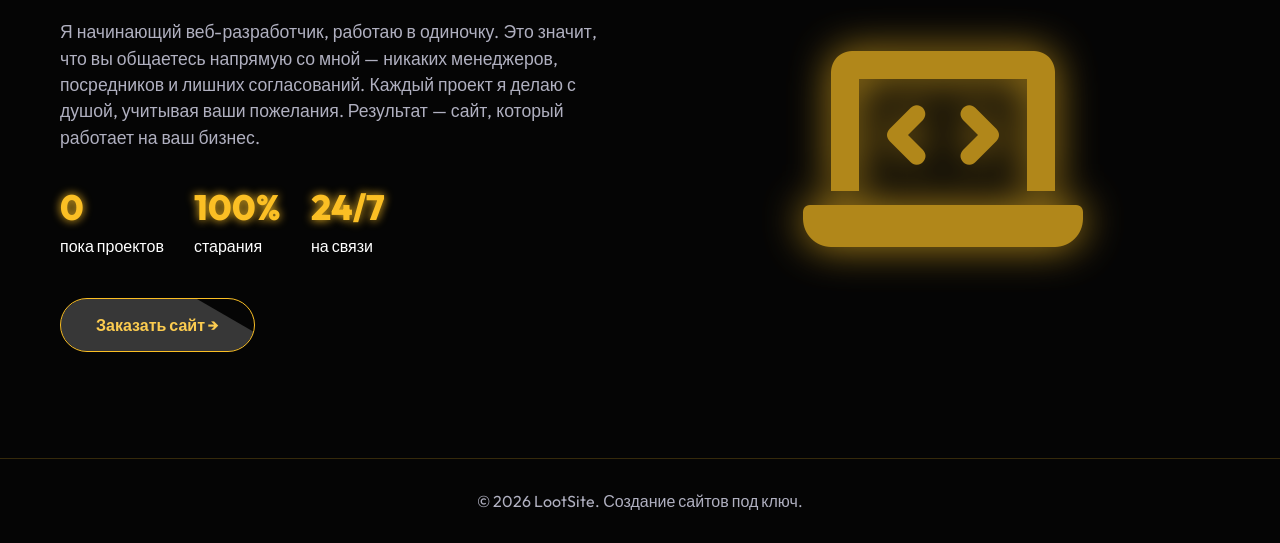
==== commit 477fc0d0: "Add files via upload" ====
--- a/index.html
+++ b/index.html
@@ -20,6 +20,9 @@
                 <a href="about.html">Обо мне</a>
                 <a href="contact.html">Контакты</a>
             </nav>
+            <button class="burger" aria-label="Меню">
+                <span></span><span></span><span></span>
+            </button>
         </div>
     </header>
 
--- a/css/style.css
+++ b/css/style.css
@@ -1,3 +1,486 @@
+@import url('https://fonts.googleapis.com/css2?family=Outfit:wght@400;500;600;700;800&display=swap');
+
+* {
+    margin: 0;
+    padding: 0;
+    box-sizing: border-box;
+}
+
+body {
+    font-family: 'Outfit', sans-serif;
+    background: #050505;
+    color: #fff;
+    line-height: 1.5;
+    overflow-x: hidden;
+    cursor: none;
+}
+
+/* Эффект зернистости */
+.noise {
+    position: fixed;
+    top: 0;
+    left: 0;
+    width: 100%;
+    height: 100%;
+    pointer-events: none;
+    background: repeating-radial-gradient(circle at 50% 50%, rgba(0,0,0,0.1), rgba(0,0,0,0.1) 1px, transparent 1px, transparent 2px);
+    z-index: 999;
+    opacity: 0.3;
+    mix-blend-mode: overlay;
+}
+
+/* Кастомный курсор */
+.cursor {
+    width: 8px;
+    height: 8px;
+    background: #fbbf24;
+    border-radius: 50%;
+    position: fixed;
+    pointer-events: none;
+    z-index: 10000;
+    transition: transform 0.1s ease;
+    box-shadow: 0 0 15px #fbbf24;
+}
+.cursor::before {
+    content: '';
+    position: absolute;
+    width: 30px;
+    height: 30px;
+    border: 1px solid rgba(251,191,36,0.5);
+    border-radius: 50%;
+    top: -11px;
+    left: -11px;
+    animation: pulse 1.5s infinite;
+}
+@keyframes pulse {
+    0% { transform: scale(1); opacity: 0.6; }
+    100% { transform: scale(1.8); opacity: 0; }
+}
+
+.container {
+    max-width: 1200px;
+    margin: 0 auto;
+    padding: 0 20px;
+}
+
+/* Header */
+header {
+    padding: 20px 0;
+    background: rgba(5,5,5,0.8);
+    backdrop-filter: blur(10px);
+    border-bottom: 1px solid rgba(251,191,36,0.3);
+    position: sticky;
+    top: 0;
+    z-index: 100;
+}
+header .container {
+    display: flex;
+    justify-content: space-between;
+    align-items: center;
+}
+.logo {
+    font-weight: 800;
+    font-size: 1.8rem;
+    background: linear-gradient(135deg, #fff, #fbbf24);
+    -webkit-background-clip: text;
+    -webkit-text-fill-color: transparent;
+    letter-spacing: -0.5px;
+}
+nav {
+    display: flex;
+    gap: 30px;
+}
+nav a {
+    color: #fff;
+    text-decoration: none;
+    font-weight: 500;
+    position: relative;
+    transition: 0.2s;
+}
+nav a::after {
+    content: '';
+    position: absolute;
+    bottom: -5px;
+    left: 0;
+    width: 0;
+    height: 2px;
+    background: #fbbf24;
+    box-shadow: 0 0 8px #fbbf24;
+    transition: width 0.2s;
+}
+nav a:hover::after,
+nav a.active::after {
+    width: 100%;
+}
+nav a:hover {
+    text-shadow: 0 0 8px #fbbf24;
+}
+
+/* Hero */
+.hero {
+    text-align: center;
+    padding: 120px 0 80px;
+    background: radial-gradient(circle at 30% 30%, rgba(251,191,36,0.15), transparent 70%);
+    position: relative;
+}
+.hero::before {
+    content: '';
+    position: absolute;
+    top: 0;
+    left: 0;
+    width: 100%;
+    height: 100%;
+    background: url('data:image/svg+xml;utf8,<svg xmlns="http://www.w3.org/2000/svg" viewBox="0 0 100 100" opacity="0.05"><path fill="%23fbbf24" d="M10,50 L20,30 L30,50 L20,70 Z M40,30 L50,10 L60,30 L50,50 Z M70,50 L80,30 L90,50 L80,70 Z"/></svg>') repeat;
+    pointer-events: none;
+}
+.badge {
+    display: inline-block;
+    background: rgba(251,191,36,0.1);
+    border: 1px solid #fbbf24;
+    border-radius: 60px;
+    padding: 8px 25px;
+    font-weight: 600;
+    color: #fbbf24;
+    margin-bottom: 25px;
+    backdrop-filter: blur(4px);
+    box-shadow: 0 0 12px rgba(251,191,36,0.3);
+}
+.hero h1 {
+    font-size: 4.2rem;
+    font-weight: 800;
+    line-height: 1.2;
+    margin-bottom: 20px;
+    background: linear-gradient(135deg, #fff, #fbbf24);
+    -webkit-background-clip: text;
+    -webkit-text-fill-color: transparent;
+    text-shadow: 0 0 25px rgba(251,191,36,0.3);
+}
+.hero h1 span {
+    display: inline-block;
+    text-shadow: 0 0 20px #fbbf24;
+}
+.hero p {
+    font-size: 1.2rem;
+    color: #b0b0c0;
+    max-width: 700px;
+    margin: 0 auto 30px;
+}
+.btn {
+    display: inline-block;
+    background: linear-gradient(135deg, #fbbf24, #f59e0b);
+    color: #050505;
+    padding: 14px 35px;
+    border-radius: 60px;
+    font-weight: 700;
+    text-decoration: none;
+    transition: 0.3s;
+    box-shadow: 0 0 20px rgba(251,191,36,0.5);
+    border: none;
+    cursor: pointer;
+    position: relative;
+    overflow: hidden;
+}
+.btn::after {
+    content: '';
+    position: absolute;
+    top: -50%;
+    left: -60%;
+    width: 200%;
+    height: 200%;
+    background: rgba(255,255,255,0.2);
+    transform: rotate(30deg);
+    transition: 0.5s;
+}
+.btn:hover::after {
+    left: 100%;
+}
+.btn:hover {
+    transform: translateY(-3px);
+    box-shadow: 0 0 30px rgba(251,191,36,0.8);
+}
+.btn.outline {
+    background: transparent;
+    border: 1px solid #fbbf24;
+    color: #fbbf24;
+    box-shadow: none;
+}
+.btn.outline:hover {
+    background: #fbbf24;
+    color: #050505;
+}
+
+/* FAQ */
+.faq {
+    padding: 100px 0;
+    background: #0a0a0a;
+}
+.faq h2 {
+    text-align: center;
+    font-size: 2.8rem;
+    margin-bottom: 60px;
+}
+.faq h2 i {
+    color: #fbbf24;
+    margin-right: 10px;
+}
+.faq-grid {
+    display: flex;
+    flex-direction: column;
+    gap: 20px;
+    max-width: 800px;
+    margin: 0 auto;
+}
+.faq-item {
+    background: rgba(19,19,28,0.6);
+    backdrop-filter: blur(5px);
+    border: 1px solid rgba(251,191,36,0.3);
+    border-radius: 30px;
+    overflow: hidden;
+    transition: 0.2s;
+}
+.faq-question {
+    display: flex;
+    justify-content: space-between;
+    align-items: center;
+    padding: 20px 25px;
+    cursor: pointer;
+    font-weight: 600;
+    font-size: 1.2rem;
+}
+.faq-question i {
+    color: #fbbf24;
+    transition: transform 0.3s;
+}
+.faq-item.active .faq-question i {
+    transform: rotate(180deg);
+}
+.faq-answer {
+    max-height: 0;
+    padding: 0 25px;
+    overflow: hidden;
+    transition: max-height 0.4s ease, padding 0.3s ease;
+    color: #b0b0c0;
+}
+.faq-item.active .faq-answer {
+    max-height: 300px;
+    padding: 0 25px 20px 25px;
+}
+
+/* About on main page */
+.about {
+    padding: 100px 0;
+}
+.about .container {
+    display: flex;
+    align-items: center;
+    gap: 50px;
+    flex-wrap: wrap;
+}
+.about-text {
+    flex: 1;
+}
+.about-text h2 {
+    font-size: 2.5rem;
+    margin-bottom: 20px;
+}
+.about-text h2 i {
+    color: #fbbf24;
+    margin-right: 10px;
+}
+.about-text p {
+    color: #b0b0c0;
+    margin-bottom: 30px;
+    font-size: 1.1rem;
+}
+.stats {
+    display: flex;
+    gap: 30px;
+    margin-bottom: 40px;
+}
+.stats div span {
+    font-size: 2.2rem;
+    font-weight: 800;
+    color: #fbbf24;
+    display: block;
+    text-shadow: 0 0 10px #fbbf24;
+}
+.about-icon {
+    flex: 1;
+    display: flex;
+    justify-content: center;
+}
+.about-icon i {
+    font-size: 14rem;
+    color: #fbbf24;
+    opacity: 0.7;
+    filter: drop-shadow(0 0 20px #fbbf24);
+    animation: float 3s ease-in-out infinite;
+}
+@keyframes float {
+    0% { transform: translateY(0px); }
+    50% { transform: translateY(-15px); }
+    100% { transform: translateY(0px); }
+}
+
+/* Page Hero (inner) */
+.page-hero {
+    text-align: center;
+    padding: 100px 0 50px;
+    background: #0a0a0a;
+}
+.page-hero h1 {
+    font-size: 3.5rem;
+    font-weight: 700;
+    background: linear-gradient(135deg, #fff, #fbbf24);
+    -webkit-background-clip: text;
+    -webkit-text-fill-color: transparent;
+}
+.page-hero p {
+    font-size: 1.2rem;
+    color: #b0b0c0;
+    margin-top: 10px;
+}
+
+/* Services */
+.services {
+    padding: 80px 0;
+}
+.services-grid {
+    display: grid;
+    grid-template-columns: repeat(auto-fill, minmax(300px, 1fr));
+    gap: 30px;
+}
+.service-card {
+    background: rgba(19,19,28,0.6);
+    backdrop-filter: blur(5px);
+    border: 1px solid rgba(251,191,36,0.3);
+    border-radius: 40px;
+    padding: 40px 30px;
+    transition: all 0.3s;
+}
+.service-card:hover {
+    border-color: #fbbf24;
+    transform: translateY(-8px);
+    box-shadow: 0 20px 30px -10px rgba(251,191,36,0.3);
+}
+.service-card i {
+    font-size: 3rem;
+    color: #fbbf24;
+    margin-bottom: 20px;
+}
+.service-card h3 {
+    font-size: 1.8rem;
+    margin-bottom: 15px;
+}
+.service-card p {
+    color: #b0b0c0;
+    margin-bottom: 20px;
+}
+.service-card ul {
+    list-style: none;
+    margin-bottom: 20px;
+}
+.service-card ul li {
+    margin-bottom: 8px;
+    color: #b0b0c0;
+}
+.service-card ul li i {
+    font-size: 1rem;
+    margin-right: 10px;
+}
+.price {
+    font-size: 1.8rem;
+    font-weight: 800;
+    color: #fbbf24;
+    margin-top: 15px;
+}
+
+/* Portfolio */
+.portfolio {
+    padding: 80px 0;
+}
+.portfolio-grid {
+    display: grid;
+    grid-template-columns: repeat(auto-fill, minmax(280px, 1fr));
+    gap: 30px;
+}
+.portfolio-item {
+    background: rgba(19,19,28,0.6);
+    backdrop-filter: blur(5px);
+    border: 1px solid rgba(251,191,36,0.3);
+    border-radius: 30px;
+    padding: 40px 20px;
+    text-align: center;
+    transition: 0.3s;
+}
+.portfolio-item:hover {
+    border-color: #fbbf24;
+    transform: translateY(-5px);
+    box-shadow: 0 15px 25px rgba(251,191,36,0.2);
+}
+.portfolio-item i {
+    font-size: 4rem;
+    color: #fbbf24;
+    margin-bottom: 20px;
+}
+.portfolio-item h3 {
+    font-size: 1.5rem;
+    margin-bottom: 10px;
+}
+.portfolio-item p {
+    color: #b0b0c0;
+}
+
+/* Contact */
+.contact {
+    padding: 80px 0;
+}
+.contact-links {
+    display: flex;
+    justify-content: center;
+    gap: 30px;
+    flex-wrap: wrap;
+    margin-bottom: 40px;
+}
+.contact-link {
+    display: flex;
+    align-items: center;
+    gap: 12px;
+    background: rgba(19,19,28,0.6);
+    backdrop-filter: blur(5px);
+    border: 1px solid rgba(251,191,36,0.3);
+    padding: 16px 35px;
+    border-radius: 60px;
+    text-decoration: none;
+    color: white;
+    font-weight: 500;
+    transition: 0.3s;
+}
+.contact-link i {
+    color: #fbbf24;
+    font-size: 1.4rem;
+}
+.contact-link:hover {
+    border-color: #fbbf24;
+    box-shadow: 0 0 20px rgba(251,191,36,0.3);
+    transform: scale(1.05);
+}
+.contact-note {
+    text-align: center;
+    color: #b0b0c0;
+}
+.contact-note i {
+    color: #fbbf24;
+}
+
+/* Footer */
+footer {
+    padding: 30px 0;
+    border-top: 1px solid rgba(251,191,36,0.2);
+    text-align: center;
+    color: #b0b0c0;
+}
+
 /* Страница "Обо мне" */
 .about-me-page {
     padding: 60px 0;
@@ -62,4 +545,152 @@
     font-size: 1.2rem;
     font-style: italic;
     color: #e0e0f0;
+}
+
+/* Responsive */
+@media (max-width: 768px) {
+    body {
+        overflow-x: hidden;
+    }
+    .hero h1 {
+        font-size: 2.5rem;
+    }
+    .nav {
+        display: flex;
+        flex-wrap: wrap;
+        justify-content: center;
+        gap: 12px;
+        margin-top: 15px;
+        max-width: 100%;
+    }
+    .header .container {
+        flex-direction: column;
+        text-align: center;
+        padding: 0 10px;
+    }
+    .stats {
+        justify-content: center;
+    }
+    .about .container {
+        flex-direction: column;
+        text-align: center;
+    }
+    .about-icon i {
+        font-size: 8rem;
+    }
+    .contact-link {
+        padding: 12px 20px;
+        font-size: 0.9rem;
+    }
+    .faq-question {
+        font-size: 1rem;
+    }
+    .cursor {
+        display: none;
+    }
+    .contact-links {
+        gap: 15px;
+    }
+}
+
+/* Блок приватности для контактов */
+.privacy-note {
+    background: rgba(251, 191, 36, 0.1);
+    border-left: 3px solid #fbbf24;
+    padding: 12px 20px;
+    border-radius: 12px;
+    margin: 20px auto 0;
+    max-width: 500px;
+    font-size: 0.9rem;
+    text-align: center;
+}
+.privacy-note i {
+    margin-right: 8px;
+    color: #fbbf24;
+}
+/* Бургер-меню */
+.burger {
+    display: none;
+    background: none;
+    border: none;
+    cursor: pointer;
+    padding: 10px;
+    z-index: 110;
+}
+.burger span {
+    display: block;
+    width: 25px;
+    height: 3px;
+    background: #fff;
+    margin: 5px 0;
+    transition: 0.2s;
+    border-radius: 2px;
+}
+.burger.active span:nth-child(1) {
+    transform: rotate(45deg) translate(6px, 6px);
+}
+.burger.active span:nth-child(2) {
+    opacity: 0;
+}
+.burger.active span:nth-child(3) {
+    transform: rotate(-45deg) translate(6px, -6px);
+}
+
+@media (max-width: 768px) {
+    body {
+        overflow-x: hidden;
+    }
+    .header .container {
+        justify-content: space-between;
+        flex-wrap: wrap;
+        position: relative;
+    }
+    .burger {
+        display: block;
+    }
+    nav {
+        position: fixed;
+        top: 0;
+        right: -100%;
+        width: 70%;
+        max-width: 280px;
+        height: 100vh;
+        background: #0f0f1a;
+        backdrop-filter: blur(12px);
+        flex-direction: column;
+        align-items: flex-start;
+        padding: 80px 30px;
+        gap: 20px;
+        transition: right 0.3s ease;
+        z-index: 105;
+        box-shadow: -5px 0 20px rgba(0,0,0,0.5);
+    }
+    nav.open {
+        right: 0;
+    }
+    nav a {
+        font-size: 1.3rem;
+        padding: 10px 0;
+        width: 100%;
+        border-bottom: 1px solid rgba(251,191,36,0.2);
+    }
+    nav a::after {
+        display: none;
+    }
+    nav a:hover {
+        background: rgba(251,191,36,0.1);
+        padding-left: 10px;
+    }
+    .hero h1 { font-size: 2.5rem; }
+    .stats { justify-content: center; }
+    .about .container { flex-direction: column; text-align: center; }
+    .about-icon i { font-size: 8rem; }
+    .contact-link { padding: 12px 20px; font-size: 1rem; white-space: nowrap; }
+    .contact-links {
+        gap: 12px;
+        flex-wrap: wrap;
+        justify-content: center;
+    }
+    .faq-question { font-size: 1rem; }
+    .cursor { display: none; }
 }
